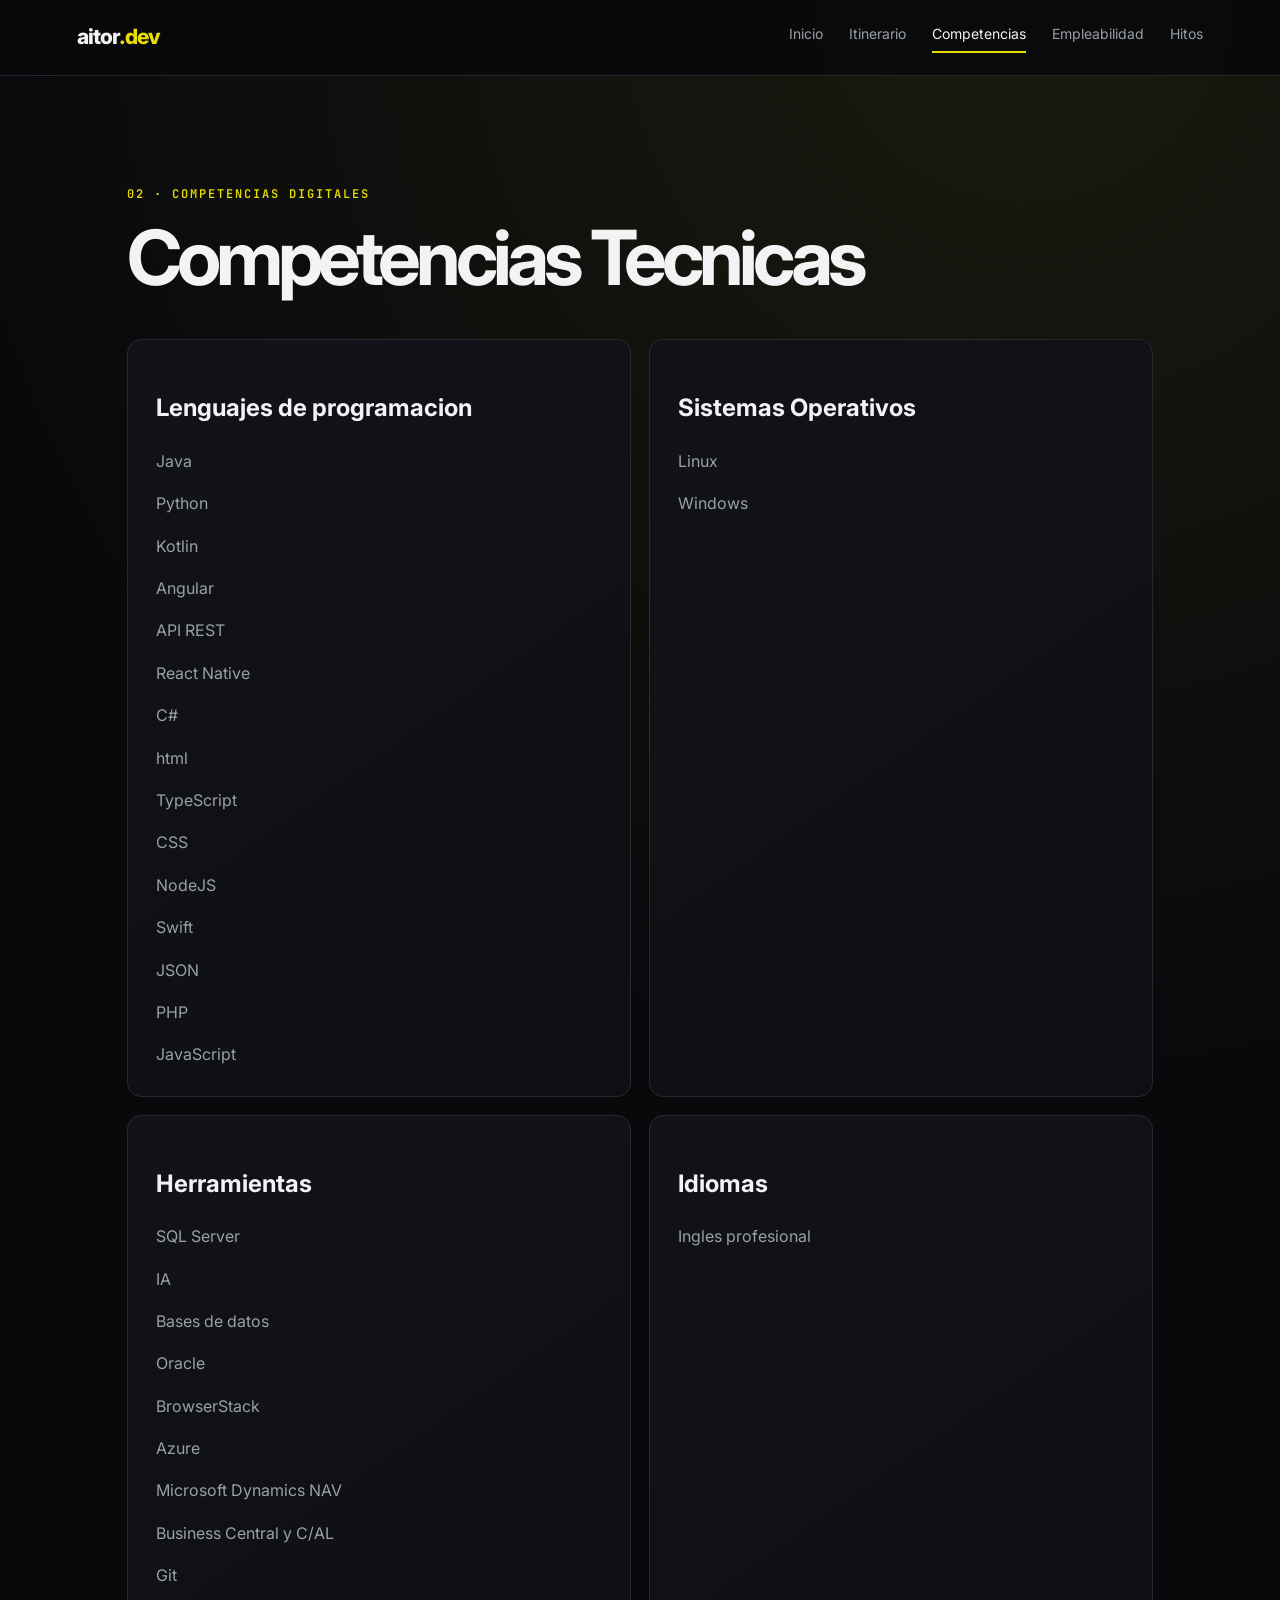
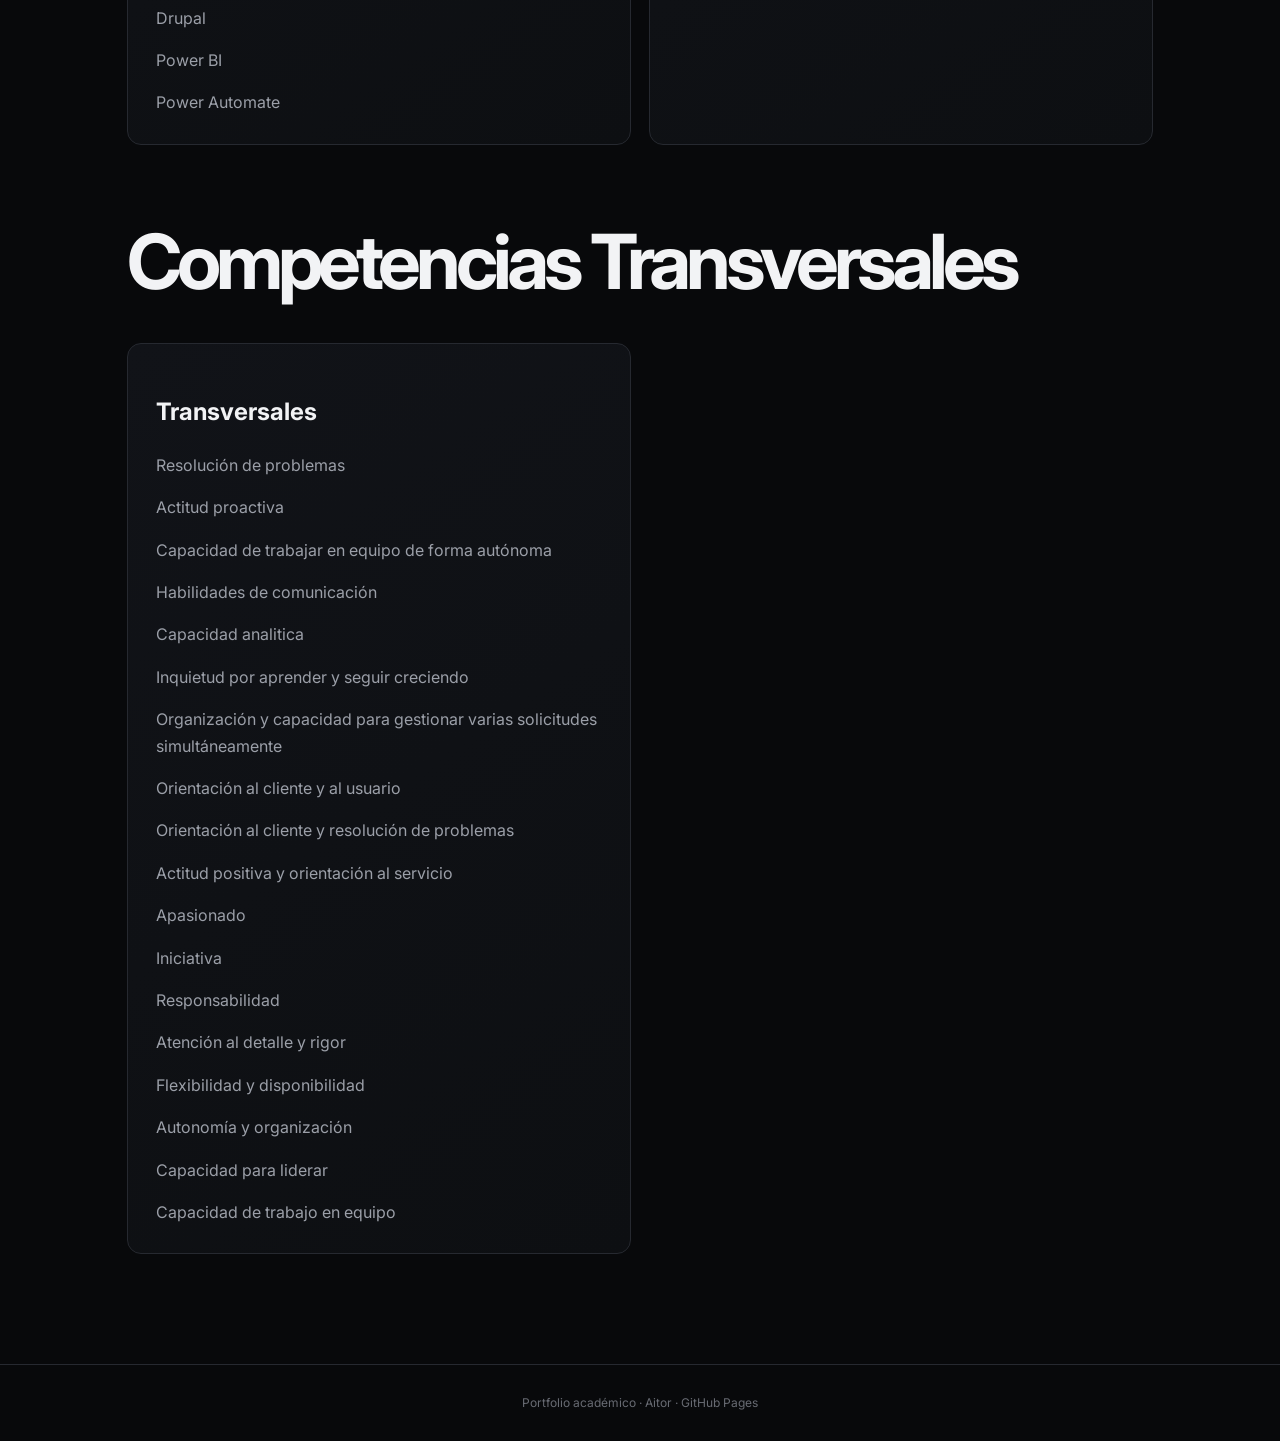
==== competencias.html @ 0b8de310 "Act 7" ====
<!DOCTYPE html>
<html lang="en">

<head>
    <meta charset="UTF-8">
    <meta name="viewport" content="width=device-width, initial-scale=1.0">
    <title>Competencias Digitales · Aitor Perez Salvador</title>
    <link rel="stylesheet" href="assets/style.css">
</head>

<body>
    <header class="topbar">
        <a class="logo" href="index.html">aitor<span>.dev</span></a>
        <nav>
            <a href="index.html">Inicio</a>
            <a href="itinerario.html">Itinerario</a>
            <a class="active" href="competencias.html">Competencias</a>
            <a href="error.html">Empleabilidad</a>
            <a href="error.html">Hitos</a>
        </nav>
    </header>
    <main class="page">
        <p class="eyebrow">02 · COMPETENCIAS DIGITALES</p>
        <h1>Competencias Tecnicas</h1>
        <div class="grid">
            <article class="card">
                <h2>Lenguajes de programacion</h2>
                <p>Java</p>
                <p>Python</p>
                <p>Kotlin</p>
                <p>Angular</p>
                <p>API REST</p>
                <p>React Native</p>
                <p>C#</p>
                <p>html</p>
                <p>TypeScript</p>
                <p>CSS</p>
                <p>NodeJS</p>
                <p>Swift</p>
                <p>JSON</p>
                <p>PHP</p>
                <p>JavaScript</p>
            </article>

            <article class="card">
                <h2>Sistemas Operativos</h2>
                <p>Linux</p>
                <p>Windows</p>
            </article>

            <article class="card">
                <h2>Herramientas</h2>
                <p>SQL Server</p>
                <p>IA</p>
                <p>Bases de datos</p>
                <p>Oracle</p>
                <p>BrowserStack</p>
                <p>Azure</p>
                <p>Microsoft Dynamics NAV</p>
                <p>Business Central y C/AL</p>
                <p>Git</p>
                <p>Drupal</p>
                <p>Power BI</p>
                <p>Power Automate</p>
            </article>

            <article class="card">
                <h2>Idiomas</h2>
                <p>Ingles profesional</p>
            </article>
        </div>

        <br><br><br>

        <h1>Competencias Transversales</h1>
        <div class="grid">
            <article class="card">
                <h2>Transversales</h2>
                <p>Resolución de problemas</p>
                <p>Actitud proactiva</p>
                <p>Capacidad de trabajar en equipo de forma autónoma</p>
                <p>Habilidades de comunicación</p>
                <p>Capacidad analitica</p>
                <p>Inquietud por aprender y seguir creciendo</p>
                <p>Organización y capacidad para gestionar varias solicitudes simultáneamente</p>
                <p>Orientación al cliente y al usuario</p>
                <p>Orientación al cliente y resolución de problemas</p>
                <p>Actitud positiva y orientación al servicio</p>
                <p>Apasionado</p>
                <p>Iniciativa</p>
                <p>Responsabilidad</p>
                <p>Atención al detalle y rigor</p>
                <p>Flexibilidad y disponibilidad</p>
                <p>Autonomía y organización</p>
                <p>Capacidad para liderar</p>
                <p>Capacidad de trabajo en equipo</p>
            </article>
        </div>
    </main>

    <footer>Portfolio académico · Aitor · GitHub Pages</footer>
</body>

</html>
---- assets/style.css ----
@import url('https://fonts.googleapis.com/css2?family=Inter:wght@400;500;600;700;800&family=JetBrains+Mono:wght@400;600&display=swap');

:root {
    --bg: #08090b;
    --panel: #101216;
    --panel2: #15171c;
    --text: #f2f3f5;
    --muted: #9b9fa8;
    --line: #262930;
    --accent: #e9dc00;
    --green: #65d68b
}

* {
    box-sizing: border-box
}

html {
    scroll-behavior: smooth
}

body {
    margin: 0;
    background: radial-gradient(circle at 80% 0%, #191b10 0, #08090b 34%);
    color: var(--text);
    font-family: Inter, Arial, sans-serif;
    line-height: 1.65
}

a {
    color: inherit;
    text-decoration: none
}

.topbar {
    height: 76px;
    border-bottom: 1px solid var(--line);
    display: flex;
    align-items: center;
    justify-content: space-between;
    padding: 0 6%;
    position: sticky;
    top: 0;
    background: rgba(8, 9, 11, .88);
    backdrop-filter: blur(14px);
    z-index: 10
}

.logo {
    font-size: 21px;
    font-weight: 800;
    letter-spacing: -1px
}

.logo span {
    color: var(--accent)
}

nav {
    display: flex;
    gap: 26px;
    font-size: 14px;
    color: var(--muted)
}

nav a:hover,
nav .active {
    color: var(--text)
}

nav .active {
    border-bottom: 2px solid var(--accent);
    padding-bottom: 5px
}

.hero {
    min-height: calc(100vh - 76px);
    max-width: 1180px;
    margin: auto;
    padding: 100px 6%;
    display: grid;
    grid-template-columns: 1.1fr .9fr;
    gap: 70px;
    align-items: center
}

.eyebrow {
    font: 600 12px 'JetBrains Mono';
    letter-spacing: 2px;
    color: var(--accent);
    margin: 0 0 18px
}

.hero h1,
.page h1 {
    font-size: clamp(50px, 7vw, 88px);
    line-height: .98;
    letter-spacing: -5px;
    margin: 0 0 25px
}

.hero h1 span,
.page h1 span,
h2 span {
    color: var(--accent)
}

.lead {
    font-size: 19px;
    color: var(--muted);
    max-width: 680px
}

.buttons {
    display: flex;
    gap: 12px;
    margin-top: 32px;
    flex-wrap: wrap
}

.btn {
    border: 1px solid var(--line);
    padding: 12px 18px;
    border-radius: 9px;
    color: #ddd;
    background: #0d0f12
}

.btn:hover {
    border-color: #555
}

.btn.primary {
    background: var(--accent);
    border-color: var(--accent);
    color: #08090b;
    font-weight: 700
}

.terminal {
    border: 1px solid var(--line);
    border-radius: 14px;
    background: #0d0f12;
    box-shadow: 0 25px 80px #0008;
    overflow: hidden
}

.terminal-head {
    height: 42px;
    border-bottom: 1px solid var(--line);
    display: flex;
    align-items: center;
    gap: 7px;
    padding: 0 15px;
    color: var(--muted);
    font: 12px 'JetBrains Mono'
}

.terminal-head i {
    width: 9px;
    height: 9px;
    border-radius: 50%;
    background: #333
}

.terminal-head span {
    margin-left: 10px
}

.terminal pre {
    padding: 25px;
    margin: 0;
    font: 14px/2 'JetBrains Mono';
    white-space: pre-wrap
}

.muted {
    color: #777
}

.green {
    color: var(--green)
}

.stats {
    border-top: 1px solid var(--line);
    border-bottom: 1px solid var(--line);
    display: grid;
    grid-template-columns: repeat(4, 1fr);
    max-width: 1180px;
    margin: auto
}

.stats div {
    padding: 25px;
    border-right: 1px solid var(--line)
}

.stats strong {
    display: block;
    color: var(--accent);
    font: 18px 'JetBrains Mono'
}

.stats span {
    color: var(--muted);
    font-size: 13px
}

.section,
.page {
    max-width: 1180px;
    margin: auto;
    padding: 110px 6%
}

.section h2 {
    font-size: 42px;
    line-height: 1.15;
    letter-spacing: -2px
}

.text {
    max-width: 720px;
    color: var(--muted)
}

.page {
    min-height: calc(100vh - 76px)
}

.page h1 {
    font-size: clamp(48px, 7vw, 76px);
    margin-bottom: 12px
}

.grid {
    display: grid;
    grid-template-columns: repeat(2, 1fr);
    gap: 18px;
    margin-top: 45px
}

.grid.three {
    grid-template-columns: repeat(3, 1fr)
}

.grid.two {
    grid-template-columns: repeat(2, 1fr)
}

.card {
    background: linear-gradient(145deg, #111318, #0d0f12);
    border: 1px solid var(--line);
    border-radius: 14px;
    padding: 28px
}

.card:hover {
    border-color: #41444c
}

.card.accent {
    border-color: #5d5800
}

.card small {
    font: 600 11px 'JetBrains Mono';
    color: var(--accent);
    letter-spacing: 1.5px
}

.card h3 {
    font-size: 22px;
    margin: 10px 0
}

.card p {
    color: var(--muted);
    margin-bottom: 0
}

.notice {
    margin-top: 35px;
    padding: 17px 20px;
    border-left: 3px solid var(--accent);
    background: #111318;
    color: var(--muted);
    font-size: 14px
}

.skills {
    margin: 45px 0;
    display: grid;
    gap: 22px
}

.skill>div:first-child {
    display: flex;
    justify-content: space-between;
    gap: 20px;
    margin-bottom: 8px
}

.skill span {
    color: var(--accent);
    font: 12px 'JetBrains Mono'
}

.bar {
    height: 8px;
    background: #202228;
    border-radius: 10px;
    overflow: hidden
}

.bar i {
    display: block;
    height: 100%;
    background: var(--accent);
    border-radius: 10px
}

.compact {
    padding-top: 65px;
    padding-bottom: 65px
}

.came {
    display: grid;
    grid-template-columns: repeat(4, 1fr);
    border: 1px solid var(--line);
    border-radius: 14px;
    overflow: hidden
}

.came div {
    padding: 24px;
    border-right: 1px solid var(--line)
}

.came div:last-child {
    border: 0
}

.came b {
    color: var(--accent)
}

.came p {
    color: var(--muted);
    font-size: 14px
}

.timeline {
    margin-top: 55px;
    border-left: 1px solid #35373e;
    padding-left: 35px
}

.timeline article {
    position: relative;
    margin-bottom: 65px
}

.timeline article:before {
    content: '';
    position: absolute;
    left: -41px;
    top: 3px;
    width: 10px;
    height: 10px;
    border-radius: 50%;
    background: var(--accent);
    box-shadow: 0 0 0 5px #16170b
}

.timeline article>span {
    font: 600 11px 'JetBrains Mono';
    color: var(--accent)
}

.timeline h2 {
    font-size: 30px;
    margin: 5px 0
}

.placeholder {
    color: #777
}

.reflection {
    margin-top: 20px;
    background: #101216;
    border: 1px dashed #343740;
    border-radius: 12px;
    padding: 20px
}

.reflection b {
    font-size: 13px
}

.reflection p {
    color: var(--muted);
    margin-bottom: 0
}

footer {
    border-top: 1px solid var(--line);
    padding: 28px 6%;
    text-align: center;
    color: #686b73;
    font-size: 12px
}

@media(max-width:800px) {
    .topbar {
        height: auto;
        padding: 18px 5%;
        align-items: flex-start;
        gap: 18px;
        flex-direction: column
    }

    nav {
        gap: 15px;
        flex-wrap: wrap
    }

    .hero {
        grid-template-columns: 1fr;
        padding-top: 70px;
        gap: 40px
    }

    .hero h1,
    .page h1 {
        letter-spacing: -3px
    }

    .stats {
        grid-template-columns: repeat(2, 1fr)
    }

    .stats div:nth-child(2) {
        border-right: 0
    }

    .grid,
    .grid.two,
    .grid.three,
    .came {
        grid-template-columns: 1fr
    }

    .came div {
        border-right: 0;
        border-bottom: 1px solid var(--line)
    }

    .section,
    .page {
        padding: 70px 5%
    }
}

.error {
    text-align: center;
    margin-left: 10%;
    margin-right: 10%;
}
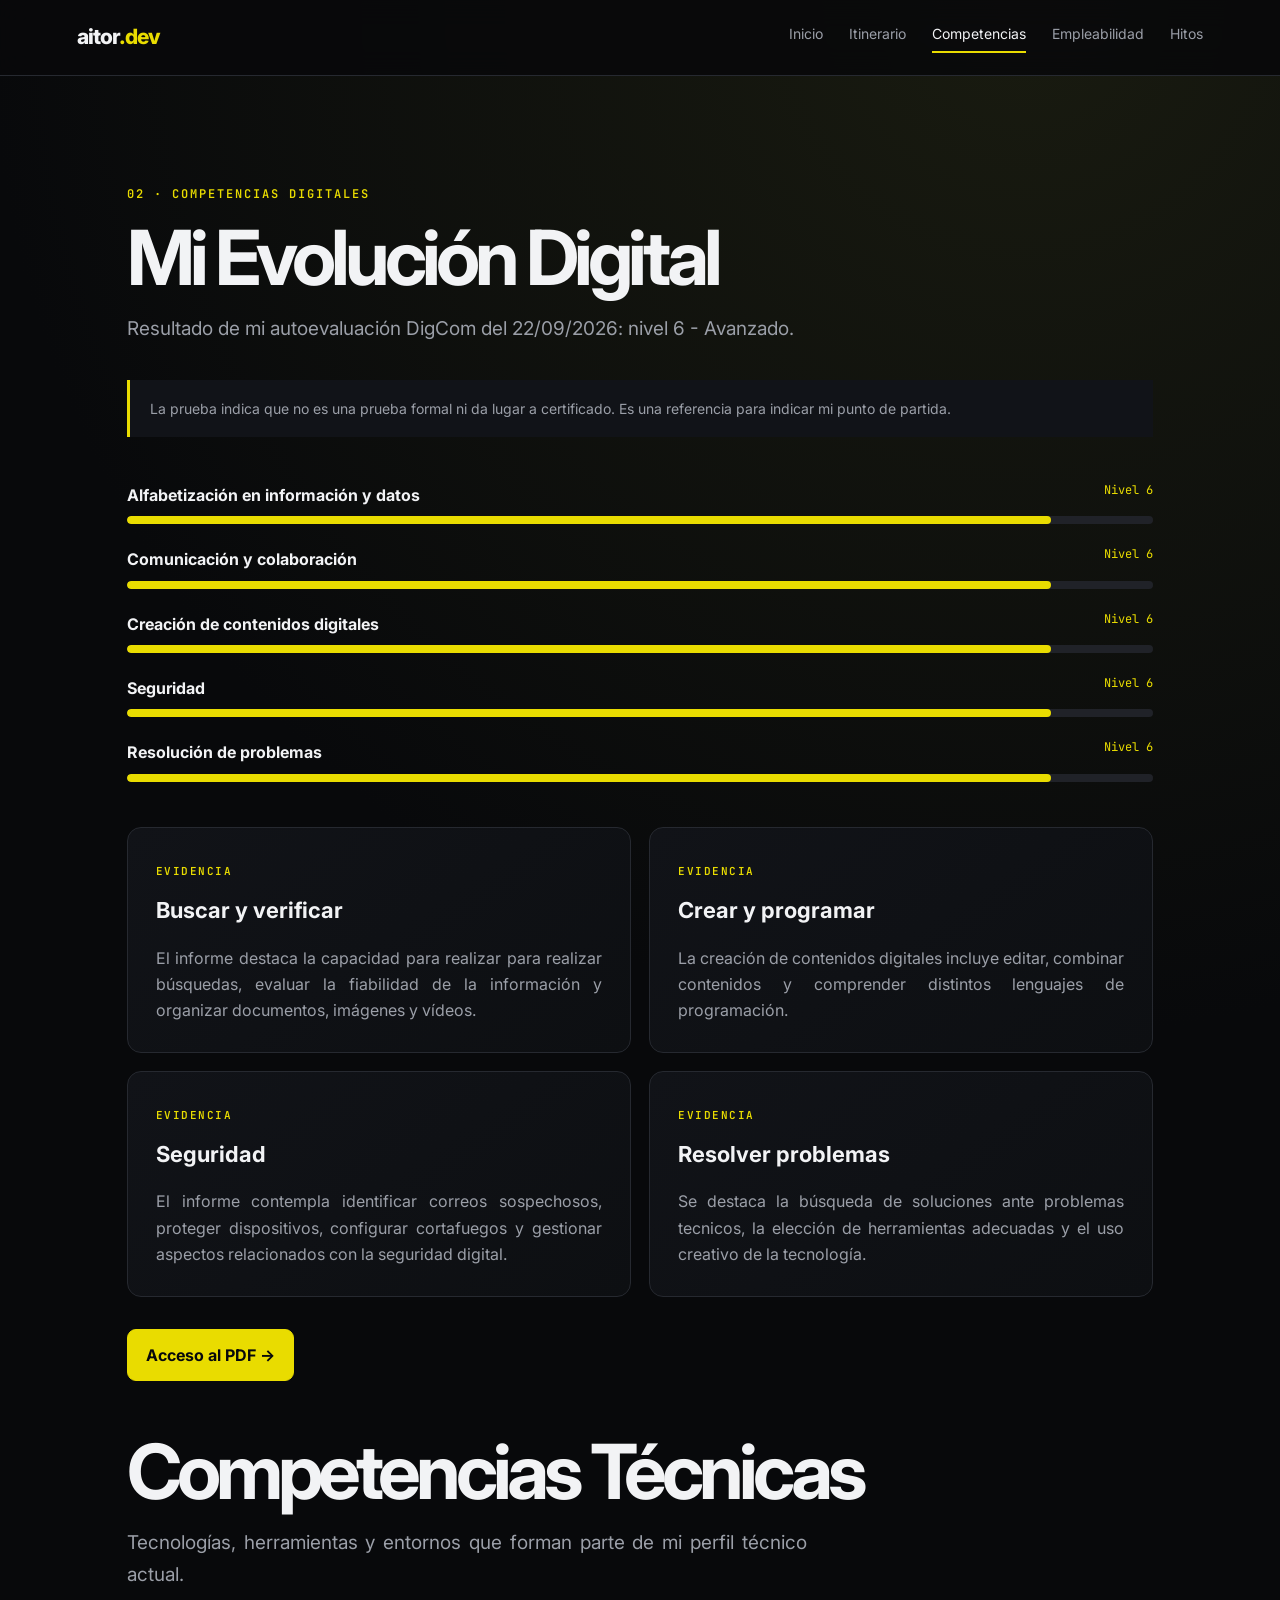
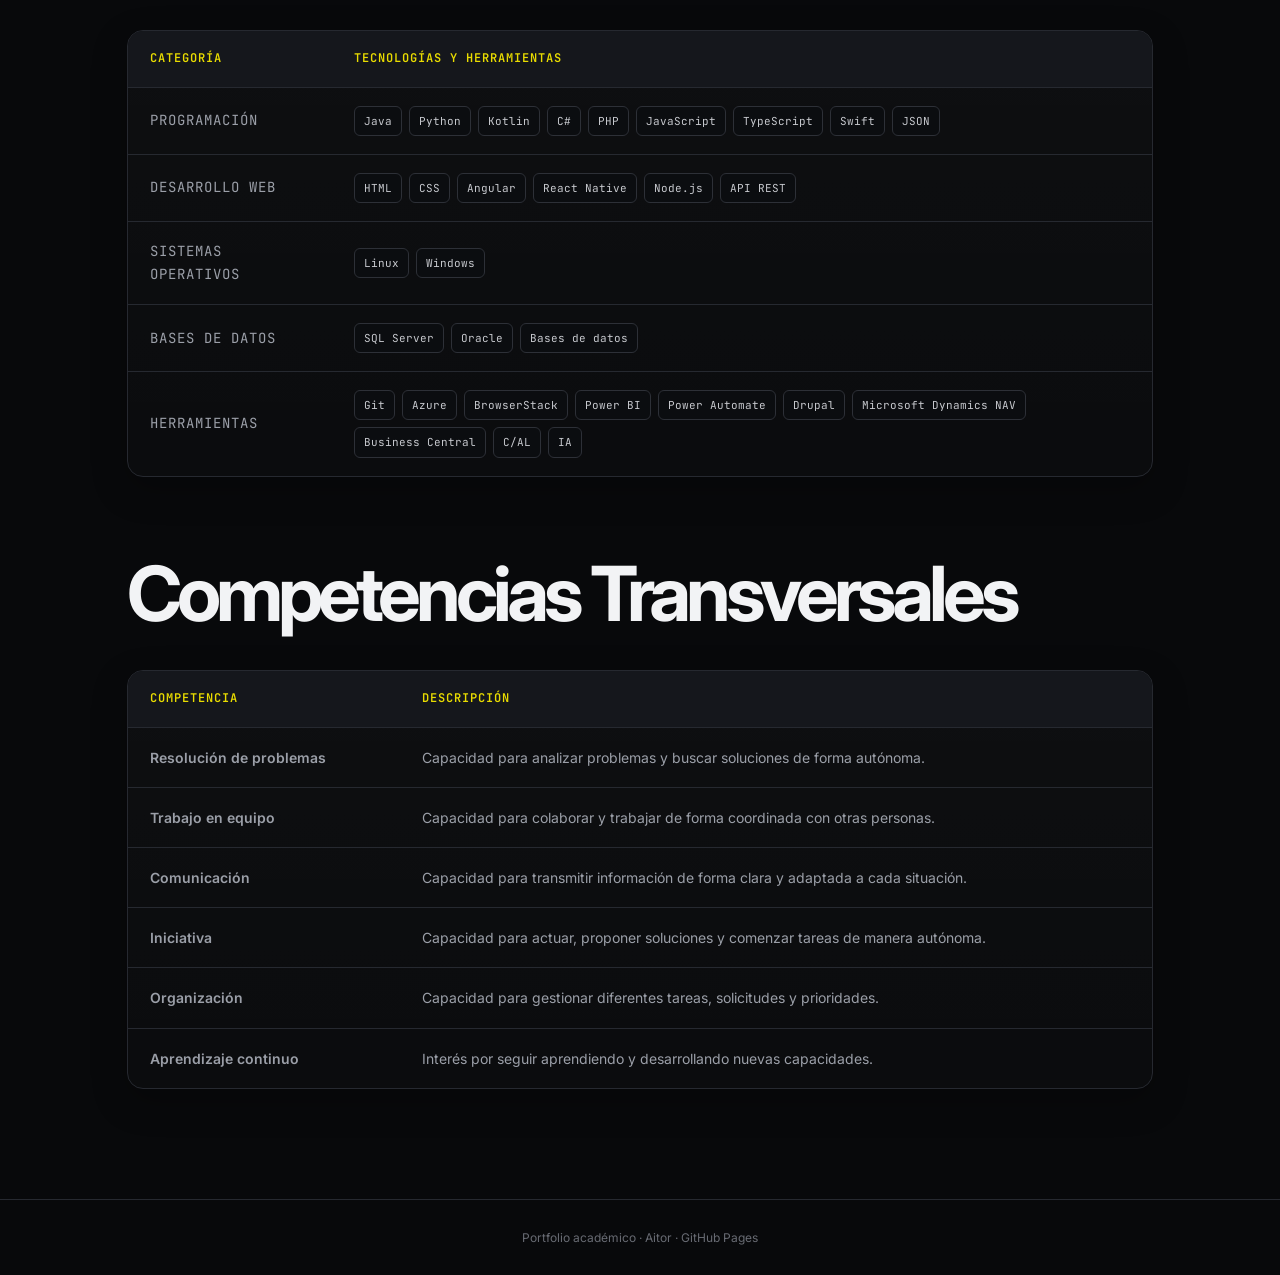
==== commit 6b511d38: "Act 8" ====
--- a/competencias.html
+++ b/competencias.html
@@ -21,81 +21,262 @@
     </header>
     <main class="page">
         <p class="eyebrow">02 · COMPETENCIAS DIGITALES</p>
-        <h1>Competencias Tecnicas</h1>
-        <div class="grid">
-            <article class="card">
-                <h2>Lenguajes de programacion</h2>
-                <p>Java</p>
-                <p>Python</p>
-                <p>Kotlin</p>
-                <p>Angular</p>
-                <p>API REST</p>
-                <p>React Native</p>
-                <p>C#</p>
-                <p>html</p>
-                <p>TypeScript</p>
-                <p>CSS</p>
-                <p>NodeJS</p>
-                <p>Swift</p>
-                <p>JSON</p>
-                <p>PHP</p>
-                <p>JavaScript</p>
-            </article>
-
-            <article class="card">
-                <h2>Sistemas Operativos</h2>
-                <p>Linux</p>
-                <p>Windows</p>
-            </article>
-
-            <article class="card">
-                <h2>Herramientas</h2>
-                <p>SQL Server</p>
-                <p>IA</p>
-                <p>Bases de datos</p>
-                <p>Oracle</p>
-                <p>BrowserStack</p>
-                <p>Azure</p>
-                <p>Microsoft Dynamics NAV</p>
-                <p>Business Central y C/AL</p>
-                <p>Git</p>
-                <p>Drupal</p>
-                <p>Power BI</p>
-                <p>Power Automate</p>
-            </article>
-
-            <article class="card">
-                <h2>Idiomas</h2>
-                <p>Ingles profesional</p>
-            </article>
-        </div>
+        <h1>Mi Evolución Digital</h1>
+        <p class="lead">
+            Resultado de mi autoevaluación DigCom del 22/09/2026: nivel 6 - Avanzado.
+        </p>
+        <div class="notice">
+            La prueba indica que no es una prueba formal ni da lugar a certificado. Es una referencia para indicar mi
+            punto de partida.
+        </div>
+        <div class="skills">
+            <div class="skill">
+                <div><b>Alfabetización en información y datos</b><span>Nivel 6</span></div>
+                <div class="bar"><i style="width: 90%"></i></div>
+            </div>
+            <div class="skill">
+                <div><b>Comunicación y colaboración</b><span>Nivel 6</span></div>
+                <div class="bar"><i style="width: 90%"></i></div>
+            </div>
+            <div class="skill">
+                <div><b>Creación de contenidos digitales</b><span>Nivel 6</span></div>
+                <div class="bar"><i style="width: 90%"></i></div>
+            </div>
+            <div class="skill">
+                <div><b>Seguridad</b><span>Nivel 6</span></div>
+                <div class="bar"><i style="width: 90%"></i></div>
+            </div>
+            <div class="skill">
+                <div><b>Resolución de problemas</b><span>Nivel 6</span></div>
+                <div class="bar"><i style="width: 90%"></i></div>
+            </div>
+        </div>
+
+        <div class="grid two">
+            <article class="card">
+                <small>EVIDENCIA</small>
+                <h3>Buscar y verificar</h3>
+                <p>El informe destaca la capacidad para realizar para realizar búsquedas, evaluar la fiabilidad de la
+                    información y organizar documentos, imágenes y vídeos.</p>
+            </article>
+            <article class="card">
+                <small>EVIDENCIA</small>
+                <h3>Crear y programar</h3>
+                <p>La creación de contenidos digitales incluye editar, combinar contenidos y comprender distintos
+                    lenguajes de programación.</p>
+            </article>
+            <article class="card">
+                <small>EVIDENCIA</small>
+                <h3>Seguridad</h3>
+                <p>El informe contempla identificar correos sospechosos, proteger dispositivos, configurar cortafuegos y
+                    gestionar aspectos relacionados con la seguridad digital.</p>
+            </article>
+            <article class="card">
+                <small>EVIDENCIA</small>
+                <h3>Resolver problemas</h3>
+                <p>Se destaca la búsqueda de soluciones ante problemas tecnicos, la elección de herramientas adecuadas y
+                    el uso creativo de la tecnología.</p>
+            </article>
+        </div>
+        <div class="buttons">
+            <a class="btn primary" href="./PDFs/Informe de competencias digitales.pdf">Acceso al PDF →</a>
+        </div>
+
+        <br><br>
+
+        <h1>Competencias Técnicas</h1>
+
+<p class="lead">
+    Tecnologías, herramientas y entornos que forman parte de mi
+    perfil técnico actual.
+</p>
+
+<div class="competence-table-wrapper">
+
+    <table class="competence-table">
+
+        <thead>
+            <tr>
+                <th>Categoría</th>
+                <th>Tecnologías y herramientas</th>
+            </tr>
+        </thead>
+
+        <tbody>
+
+            <tr>
+                <td class="competence-category">
+                    PROGRAMACIÓN
+                </td>
+
+                <td>
+                    <div class="tech-list">
+                        <span class="tech">Java</span>
+                        <span class="tech">Python</span>
+                        <span class="tech">Kotlin</span>
+                        <span class="tech">C#</span>
+                        <span class="tech">PHP</span>
+                        <span class="tech">JavaScript</span>
+                        <span class="tech">TypeScript</span>
+                        <span class="tech">Swift</span>
+                        <span class="tech">JSON</span>
+                    </div>
+                </td>
+            </tr>
+
+            <tr>
+                <td class="competence-category">
+                    DESARROLLO WEB
+                </td>
+
+                <td>
+                    <div class="tech-list">
+                        <span class="tech">HTML</span>
+                        <span class="tech">CSS</span>
+                        <span class="tech">Angular</span>
+                        <span class="tech">React Native</span>
+                        <span class="tech">Node.js</span>
+                        <span class="tech">API REST</span>
+                    </div>
+                </td>
+            </tr>
+
+            <tr>
+                <td class="competence-category">
+                    SISTEMAS OPERATIVOS
+                </td>
+
+                <td>
+                    <div class="tech-list">
+                        <span class="tech">Linux</span>
+                        <span class="tech">Windows</span>
+                    </div>
+                </td>
+            </tr>
+
+            <tr>
+                <td class="competence-category">
+                    BASES DE DATOS
+                </td>
+
+                <td>
+                    <div class="tech-list">
+                        <span class="tech">SQL Server</span>
+                        <span class="tech">Oracle</span>
+                        <span class="tech">Bases de datos</span>
+                    </div>
+                </td>
+            </tr>
+
+            <tr>
+                <td class="competence-category">
+                    HERRAMIENTAS
+                </td>
+
+                <td>
+                    <div class="tech-list">
+                        <span class="tech">Git</span>
+                        <span class="tech">Azure</span>
+                        <span class="tech">BrowserStack</span>
+                        <span class="tech">Power BI</span>
+                        <span class="tech">Power Automate</span>
+                        <span class="tech">Drupal</span>
+                        <span class="tech">Microsoft Dynamics NAV</span>
+                        <span class="tech">Business Central</span>
+                        <span class="tech">C/AL</span>
+                        <span class="tech">IA</span>
+                    </div>
+                </td>
+            </tr>
+
+        </tbody>
+
+    </table>
+
+</div>
 
         <br><br><br>
 
         <h1>Competencias Transversales</h1>
-        <div class="grid">
-            <article class="card">
-                <h2>Transversales</h2>
-                <p>Resolución de problemas</p>
-                <p>Actitud proactiva</p>
-                <p>Capacidad de trabajar en equipo de forma autónoma</p>
-                <p>Habilidades de comunicación</p>
-                <p>Capacidad analitica</p>
-                <p>Inquietud por aprender y seguir creciendo</p>
-                <p>Organización y capacidad para gestionar varias solicitudes simultáneamente</p>
-                <p>Orientación al cliente y al usuario</p>
-                <p>Orientación al cliente y resolución de problemas</p>
-                <p>Actitud positiva y orientación al servicio</p>
-                <p>Apasionado</p>
-                <p>Iniciativa</p>
-                <p>Responsabilidad</p>
-                <p>Atención al detalle y rigor</p>
-                <p>Flexibilidad y disponibilidad</p>
-                <p>Autonomía y organización</p>
-                <p>Capacidad para liderar</p>
-                <p>Capacidad de trabajo en equipo</p>
-            </article>
-        </div>
+
+<div class="competence-table-wrapper">
+
+    <table class="competence-table">
+
+        <thead>
+            <tr>
+                <th>Competencia</th>
+                <th>Descripción</th>
+            </tr>
+        </thead>
+
+        <tbody>
+
+            <tr>
+                <td class="competence-name">
+                    Resolución de problemas
+                </td>
+                <td>
+                    Capacidad para analizar problemas y buscar
+                    soluciones de forma autónoma.
+                </td>
+            </tr>
+
+            <tr>
+                <td class="competence-name">
+                    Trabajo en equipo
+                </td>
+                <td>
+                    Capacidad para colaborar y trabajar de forma
+                    coordinada con otras personas.
+                </td>
+            </tr>
+
+            <tr>
+                <td class="competence-name">
+                    Comunicación
+                </td>
+                <td>
+                    Capacidad para transmitir información de forma
+                    clara y adaptada a cada situación.
+                </td>
+            </tr>
+
+            <tr>
+                <td class="competence-name">
+                    Iniciativa
+                </td>
+                <td>
+                    Capacidad para actuar, proponer soluciones y
+                    comenzar tareas de manera autónoma.
+                </td>
+            </tr>
+
+            <tr>
+                <td class="competence-name">
+                    Organización
+                </td>
+                <td>
+                    Capacidad para gestionar diferentes tareas,
+                    solicitudes y prioridades.
+                </td>
+            </tr>
+
+            <tr>
+                <td class="competence-name">
+                    Aprendizaje continuo
+                </td>
+                <td>
+                    Interés por seguir aprendiendo y desarrollando
+                    nuevas capacidades.
+                </td>
+            </tr>
+
+        </tbody>
+
+    </table>
+
+</div>
     </main>
 
     <footer>Portfolio académico · Aitor · GitHub Pages</footer>
--- a/assets/style.css
+++ b/assets/style.css
@@ -30,6 +30,10 @@
 a {
     color: inherit;
     text-decoration: none
+}
+
+p {
+    text-align: justify;
 }
 
 .topbar {
@@ -469,4 +473,291 @@
     text-align: center;
     margin-left: 10%;
     margin-right: 10%;
+}
+
+/* =========================================
+   TABLA DE COMPETENCIAS
+   ========================================= */
+
+.competence-table-wrapper {
+    margin-top: 40px;
+    width: 100%;
+    overflow-x: auto;
+    border: 1px solid var(--line);
+    border-radius: 16px;
+    background: linear-gradient(145deg, #111318, #0d0f12);
+    box-shadow: 0 20px 60px rgba(0, 0, 0, 0.25);
+}
+
+/* Tabla */
+
+.competence-table {
+    width: 100%;
+    border-collapse: collapse;
+    min-width: 700px;
+}
+
+/* Cabecera */
+
+.competence-table thead {
+    background: #15171c;
+}
+
+.competence-table th {
+    padding: 18px 22px;
+    text-align: left;
+    color: var(--accent);
+    font-family: 'JetBrains Mono', monospace;
+    font-size: 12px;
+    font-weight: 600;
+    letter-spacing: 1px;
+    text-transform: uppercase;
+    border-bottom: 1px solid var(--line);
+}
+
+/* Celdas */
+
+.competence-table td {
+    padding: 18px 22px;
+    border-bottom: 1px solid var(--line);
+    color: var(--muted);
+    font-size: 14px;
+    vertical-align: middle;
+}
+
+/* Última fila */
+
+.competence-table tbody tr:last-child td {
+    border-bottom: none;
+}
+
+/* Hover */
+
+.competence-table tbody tr {
+    transition:
+        background 0.2s ease,
+        transform 0.2s ease;
+}
+
+.competence-table tbody tr:hover {
+    background: rgba(233, 220, 0, 0.035);
+}
+
+/* Nombre de competencia */
+
+.competence-name {
+    color: var(--text);
+    font-weight: 600;
+}
+
+/* Categoría */
+
+.competence-category {
+    color: var(--accent);
+    font-family: 'JetBrains Mono', monospace;
+    font-size: 11px;
+    letter-spacing: 1px;
+}
+
+/* Nivel */
+
+.competence-level {
+    display: inline-flex;
+    align-items: center;
+    gap: 8px;
+    padding: 6px 10px;
+    border: 1px solid #3d3f46;
+    border-radius: 999px;
+    background: #0c0e11;
+    color: var(--text);
+    font-size: 12px;
+    font-family: 'JetBrains Mono', monospace;
+}
+
+.competence-level::before {
+    content: "";
+    width: 7px;
+    height: 7px;
+    border-radius: 50%;
+    background: var(--accent);
+    box-shadow: 0 0 8px rgba(233, 220, 0, 0.5);
+}
+
+/* Lista de tecnologías */
+
+.tech-list {
+    display: flex;
+    flex-wrap: wrap;
+    gap: 7px;
+}
+
+.tech {
+    display: inline-flex;
+    padding: 5px 9px;
+    border-radius: 6px;
+    border: 1px solid #2d3037;
+    background: #0b0d10;
+    color: #c7c9ce;
+    font-family: 'JetBrains Mono', monospace;
+    font-size: 11px;
+    transition: 0.2s ease;
+}
+
+.tech:hover {
+    color: var(--accent);
+    border-color: #5d5800;
+    background: #15160b;
+}
+
+/* Tabla de competencias digitales */
+
+.digital-table {
+    margin-top: 40px;
+}
+
+.digital-table .competence-table th:first-child {
+    width: 40%;
+}
+
+.digital-table .competence-table th:nth-child(2) {
+    width: 15%;
+}
+
+.digital-table .competence-table th:nth-child(3) {
+    width: 45%;
+}
+
+/* Barra de nivel */
+
+.level-bar {
+    display: flex;
+    align-items: center;
+    gap: 12px;
+}
+
+.level-progress {
+    width: 120px;
+    height: 7px;
+    background: #202228;
+    border-radius: 20px;
+    overflow: hidden;
+}
+
+.level-progress span {
+    display: block;
+    height: 100%;
+    width: 90%;
+    background: var(--accent);
+    border-radius: inherit;
+}
+
+/* Responsive */
+
+@media (max-width: 800px) {
+
+    .competence-table-wrapper {
+        border-radius: 12px;
+    }
+
+    .competence-table {
+        min-width: 650px;
+    }
+
+    .competence-table th,
+    .competence-table td {
+        padding: 14px 16px;
+    }
+
+    .level-progress {
+        width: 90px;
+    }
+}
+
+/* =========================================
+   TABLAS DE COMPETENCIAS - SCROLL MÓVIL
+   ========================================= */
+
+.competence-table-wrapper {
+    width: 100%;
+    overflow-x: auto;
+    overflow-y: hidden;
+
+    border: 1px solid var(--line);
+    border-radius: 16px;
+
+    background: linear-gradient(
+        180deg,
+        rgba(255,255,255,.025),
+        rgba(255,255,255,.01)
+    );
+
+    box-shadow: 0 12px 35px rgba(0,0,0,.25);
+
+    /* Evita que el scroll horizontal afecte a toda la página */
+    overscroll-behavior-x: contain;
+
+    /* Desplazamiento suave */
+    scroll-behavior: smooth;
+
+    /* Para Firefox */
+    scrollbar-width: thin;
+    scrollbar-color: var(--accent) var(--panel2);
+}
+
+
+/* Barra de desplazamiento para Chrome / Edge / Chromium */
+
+.competence-table-wrapper::-webkit-scrollbar {
+    height: 9px;
+}
+
+.competence-table-wrapper::-webkit-scrollbar-track {
+    background: var(--panel2);
+    border-radius: 999px;
+}
+
+.competence-table-wrapper::-webkit-scrollbar-thumb {
+    background: var(--accent);
+    border-radius: 999px;
+    border: 2px solid var(--panel2);
+}
+
+.competence-table-wrapper::-webkit-scrollbar-thumb:hover {
+    background: #fff200;
+}
+
+
+/* La tabla puede ser más ancha que la pantalla */
+
+.competence-table {
+    width: 100%;
+    min-width: 750px;
+    border-collapse: collapse;
+}
+
+
+/* =========================================
+   MÓVIL
+   ========================================= */
+
+@media (max-width: 700px) {
+
+    .competence-table-wrapper {
+        margin-top: 18px;
+
+        /* Un poco más de espacio para poder agarrar el scroll */
+        padding-bottom: 4px;
+
+        /* Permite deslizar con el dedo */
+        -webkit-overflow-scrolling: touch;
+    }
+
+    .competence-table {
+        min-width: 700px;
+    }
+
+    .competence-table th,
+    .competence-table td {
+        padding: 14px 16px;
+    }
 }
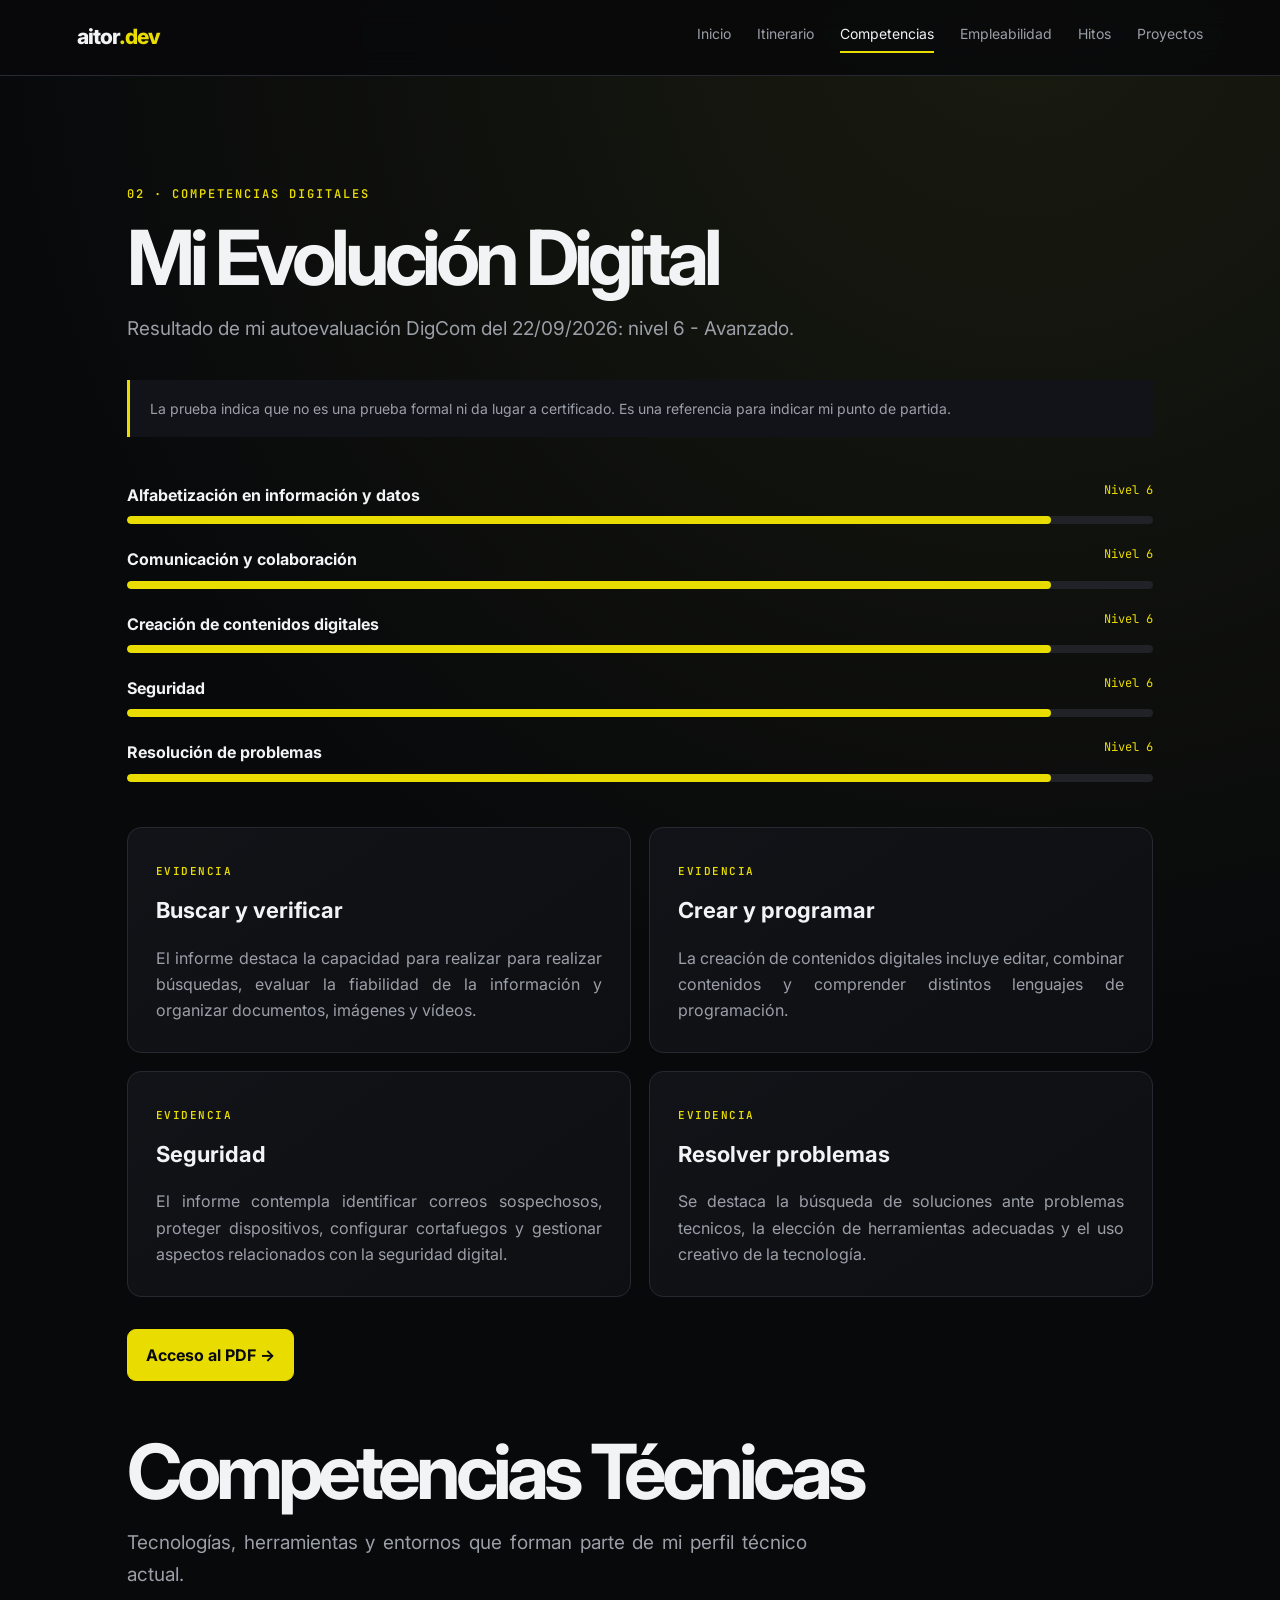
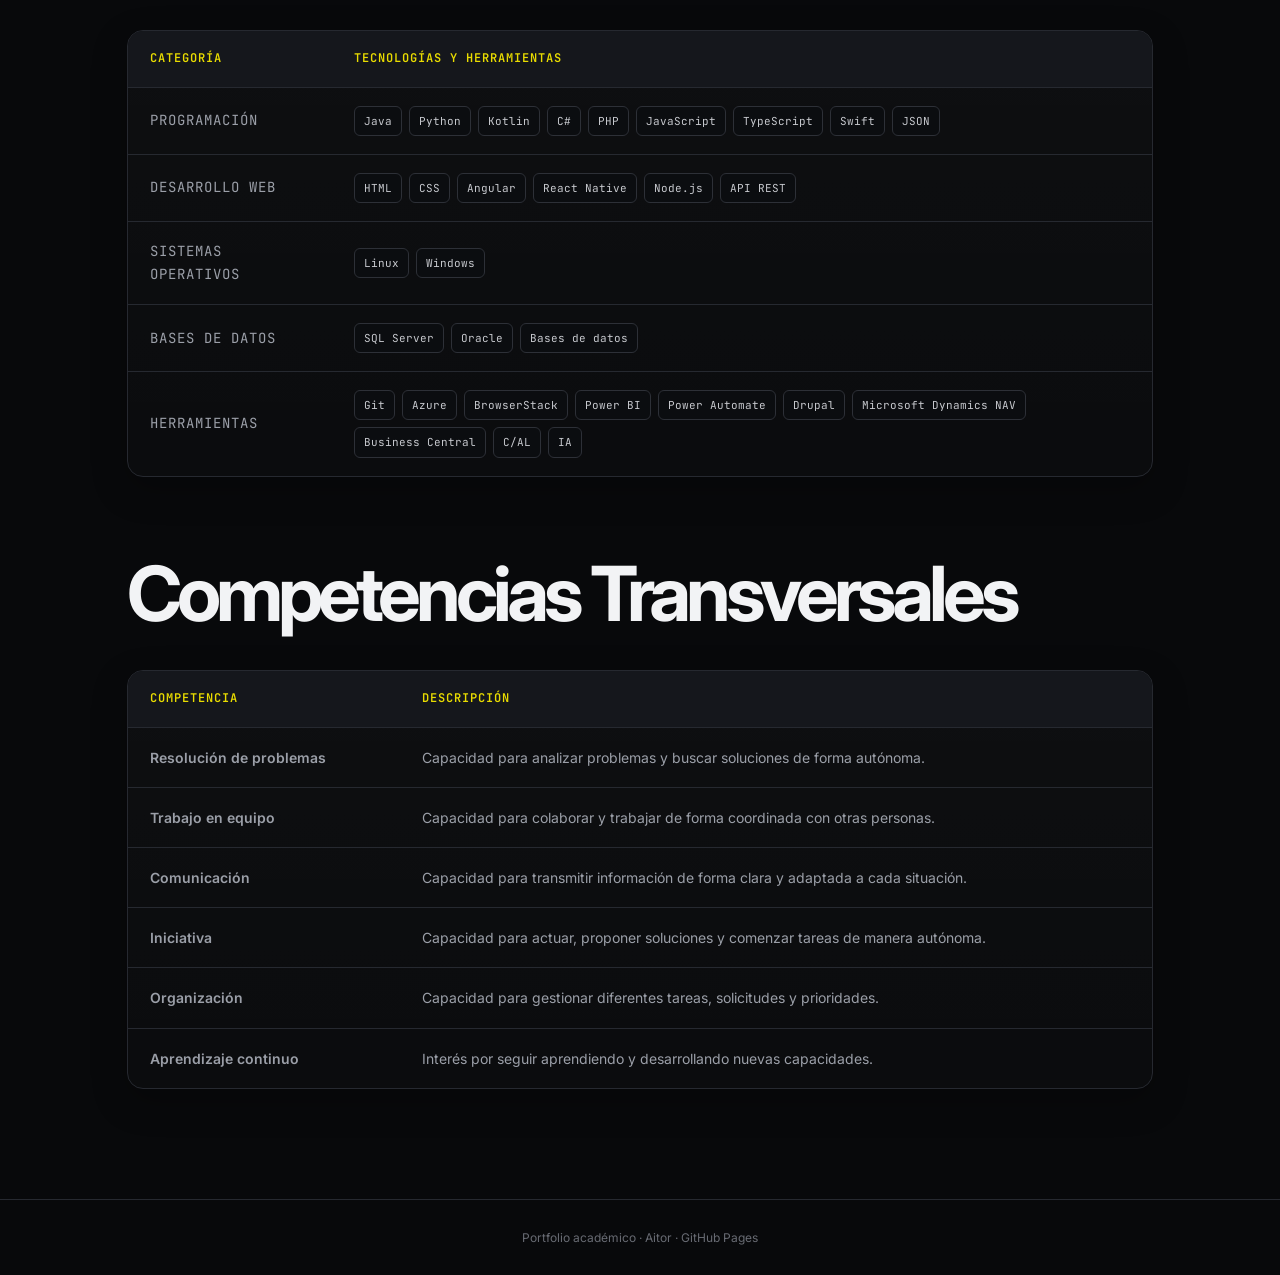
==== commit 1e2a1984: "Act 9" ====
--- a/competencias.html
+++ b/competencias.html
@@ -17,6 +17,7 @@
             <a class="active" href="competencias.html">Competencias</a>
             <a href="error.html">Empleabilidad</a>
             <a href="error.html">Hitos</a>
+            <a href="error.html">Proyectos</a>
         </nav>
     </header>
     <main class="page">
@@ -86,197 +87,197 @@
 
         <h1>Competencias Técnicas</h1>
 
-<p class="lead">
-    Tecnologías, herramientas y entornos que forman parte de mi
-    perfil técnico actual.
-</p>
-
-<div class="competence-table-wrapper">
-
-    <table class="competence-table">
-
-        <thead>
-            <tr>
-                <th>Categoría</th>
-                <th>Tecnologías y herramientas</th>
-            </tr>
-        </thead>
-
-        <tbody>
-
-            <tr>
-                <td class="competence-category">
-                    PROGRAMACIÓN
-                </td>
-
-                <td>
-                    <div class="tech-list">
-                        <span class="tech">Java</span>
-                        <span class="tech">Python</span>
-                        <span class="tech">Kotlin</span>
-                        <span class="tech">C#</span>
-                        <span class="tech">PHP</span>
-                        <span class="tech">JavaScript</span>
-                        <span class="tech">TypeScript</span>
-                        <span class="tech">Swift</span>
-                        <span class="tech">JSON</span>
-                    </div>
-                </td>
-            </tr>
-
-            <tr>
-                <td class="competence-category">
-                    DESARROLLO WEB
-                </td>
-
-                <td>
-                    <div class="tech-list">
-                        <span class="tech">HTML</span>
-                        <span class="tech">CSS</span>
-                        <span class="tech">Angular</span>
-                        <span class="tech">React Native</span>
-                        <span class="tech">Node.js</span>
-                        <span class="tech">API REST</span>
-                    </div>
-                </td>
-            </tr>
-
-            <tr>
-                <td class="competence-category">
-                    SISTEMAS OPERATIVOS
-                </td>
-
-                <td>
-                    <div class="tech-list">
-                        <span class="tech">Linux</span>
-                        <span class="tech">Windows</span>
-                    </div>
-                </td>
-            </tr>
-
-            <tr>
-                <td class="competence-category">
-                    BASES DE DATOS
-                </td>
-
-                <td>
-                    <div class="tech-list">
-                        <span class="tech">SQL Server</span>
-                        <span class="tech">Oracle</span>
-                        <span class="tech">Bases de datos</span>
-                    </div>
-                </td>
-            </tr>
-
-            <tr>
-                <td class="competence-category">
-                    HERRAMIENTAS
-                </td>
-
-                <td>
-                    <div class="tech-list">
-                        <span class="tech">Git</span>
-                        <span class="tech">Azure</span>
-                        <span class="tech">BrowserStack</span>
-                        <span class="tech">Power BI</span>
-                        <span class="tech">Power Automate</span>
-                        <span class="tech">Drupal</span>
-                        <span class="tech">Microsoft Dynamics NAV</span>
-                        <span class="tech">Business Central</span>
-                        <span class="tech">C/AL</span>
-                        <span class="tech">IA</span>
-                    </div>
-                </td>
-            </tr>
-
-        </tbody>
-
-    </table>
-
-</div>
+        <p class="lead">
+            Tecnologías, herramientas y entornos que forman parte de mi
+            perfil técnico actual.
+        </p>
+
+        <div class="competence-table-wrapper">
+
+            <table class="competence-table">
+
+                <thead>
+                    <tr>
+                        <th>Categoría</th>
+                        <th>Tecnologías y herramientas</th>
+                    </tr>
+                </thead>
+
+                <tbody>
+
+                    <tr>
+                        <td class="competence-category">
+                            PROGRAMACIÓN
+                        </td>
+
+                        <td>
+                            <div class="tech-list">
+                                <span class="tech">Java</span>
+                                <span class="tech">Python</span>
+                                <span class="tech">Kotlin</span>
+                                <span class="tech">C#</span>
+                                <span class="tech">PHP</span>
+                                <span class="tech">JavaScript</span>
+                                <span class="tech">TypeScript</span>
+                                <span class="tech">Swift</span>
+                                <span class="tech">JSON</span>
+                            </div>
+                        </td>
+                    </tr>
+
+                    <tr>
+                        <td class="competence-category">
+                            DESARROLLO WEB
+                        </td>
+
+                        <td>
+                            <div class="tech-list">
+                                <span class="tech">HTML</span>
+                                <span class="tech">CSS</span>
+                                <span class="tech">Angular</span>
+                                <span class="tech">React Native</span>
+                                <span class="tech">Node.js</span>
+                                <span class="tech">API REST</span>
+                            </div>
+                        </td>
+                    </tr>
+
+                    <tr>
+                        <td class="competence-category">
+                            SISTEMAS OPERATIVOS
+                        </td>
+
+                        <td>
+                            <div class="tech-list">
+                                <span class="tech">Linux</span>
+                                <span class="tech">Windows</span>
+                            </div>
+                        </td>
+                    </tr>
+
+                    <tr>
+                        <td class="competence-category">
+                            BASES DE DATOS
+                        </td>
+
+                        <td>
+                            <div class="tech-list">
+                                <span class="tech">SQL Server</span>
+                                <span class="tech">Oracle</span>
+                                <span class="tech">Bases de datos</span>
+                            </div>
+                        </td>
+                    </tr>
+
+                    <tr>
+                        <td class="competence-category">
+                            HERRAMIENTAS
+                        </td>
+
+                        <td>
+                            <div class="tech-list">
+                                <span class="tech">Git</span>
+                                <span class="tech">Azure</span>
+                                <span class="tech">BrowserStack</span>
+                                <span class="tech">Power BI</span>
+                                <span class="tech">Power Automate</span>
+                                <span class="tech">Drupal</span>
+                                <span class="tech">Microsoft Dynamics NAV</span>
+                                <span class="tech">Business Central</span>
+                                <span class="tech">C/AL</span>
+                                <span class="tech">IA</span>
+                            </div>
+                        </td>
+                    </tr>
+
+                </tbody>
+
+            </table>
+
+        </div>
 
         <br><br><br>
 
         <h1>Competencias Transversales</h1>
 
-<div class="competence-table-wrapper">
-
-    <table class="competence-table">
-
-        <thead>
-            <tr>
-                <th>Competencia</th>
-                <th>Descripción</th>
-            </tr>
-        </thead>
-
-        <tbody>
-
-            <tr>
-                <td class="competence-name">
-                    Resolución de problemas
-                </td>
-                <td>
-                    Capacidad para analizar problemas y buscar
-                    soluciones de forma autónoma.
-                </td>
-            </tr>
-
-            <tr>
-                <td class="competence-name">
-                    Trabajo en equipo
-                </td>
-                <td>
-                    Capacidad para colaborar y trabajar de forma
-                    coordinada con otras personas.
-                </td>
-            </tr>
-
-            <tr>
-                <td class="competence-name">
-                    Comunicación
-                </td>
-                <td>
-                    Capacidad para transmitir información de forma
-                    clara y adaptada a cada situación.
-                </td>
-            </tr>
-
-            <tr>
-                <td class="competence-name">
-                    Iniciativa
-                </td>
-                <td>
-                    Capacidad para actuar, proponer soluciones y
-                    comenzar tareas de manera autónoma.
-                </td>
-            </tr>
-
-            <tr>
-                <td class="competence-name">
-                    Organización
-                </td>
-                <td>
-                    Capacidad para gestionar diferentes tareas,
-                    solicitudes y prioridades.
-                </td>
-            </tr>
-
-            <tr>
-                <td class="competence-name">
-                    Aprendizaje continuo
-                </td>
-                <td>
-                    Interés por seguir aprendiendo y desarrollando
-                    nuevas capacidades.
-                </td>
-            </tr>
-
-        </tbody>
-
-    </table>
-
-</div>
+        <div class="competence-table-wrapper">
+
+            <table class="competence-table">
+
+                <thead>
+                    <tr>
+                        <th>Competencia</th>
+                        <th>Descripción</th>
+                    </tr>
+                </thead>
+
+                <tbody>
+
+                    <tr>
+                        <td class="competence-name">
+                            Resolución de problemas
+                        </td>
+                        <td>
+                            Capacidad para analizar problemas y buscar
+                            soluciones de forma autónoma.
+                        </td>
+                    </tr>
+
+                    <tr>
+                        <td class="competence-name">
+                            Trabajo en equipo
+                        </td>
+                        <td>
+                            Capacidad para colaborar y trabajar de forma
+                            coordinada con otras personas.
+                        </td>
+                    </tr>
+
+                    <tr>
+                        <td class="competence-name">
+                            Comunicación
+                        </td>
+                        <td>
+                            Capacidad para transmitir información de forma
+                            clara y adaptada a cada situación.
+                        </td>
+                    </tr>
+
+                    <tr>
+                        <td class="competence-name">
+                            Iniciativa
+                        </td>
+                        <td>
+                            Capacidad para actuar, proponer soluciones y
+                            comenzar tareas de manera autónoma.
+                        </td>
+                    </tr>
+
+                    <tr>
+                        <td class="competence-name">
+                            Organización
+                        </td>
+                        <td>
+                            Capacidad para gestionar diferentes tareas,
+                            solicitudes y prioridades.
+                        </td>
+                    </tr>
+
+                    <tr>
+                        <td class="competence-name">
+                            Aprendizaje continuo
+                        </td>
+                        <td>
+                            Interés por seguir aprendiendo y desarrollando
+                            nuevas capacidades.
+                        </td>
+                    </tr>
+
+                </tbody>
+
+            </table>
+
+        </div>
     </main>
 
     <footer>Portfolio académico · Aitor · GitHub Pages</footer>
--- a/assets/style.css
+++ b/assets/style.css
@@ -685,13 +685,11 @@
     border: 1px solid var(--line);
     border-radius: 16px;
 
-    background: linear-gradient(
-        180deg,
-        rgba(255,255,255,.025),
-        rgba(255,255,255,.01)
-    );
-
-    box-shadow: 0 12px 35px rgba(0,0,0,.25);
+    background: linear-gradient(180deg,
+            rgba(255, 255, 255, .025),
+            rgba(255, 255, 255, .01));
+
+    box-shadow: 0 12px 35px rgba(0, 0, 0, .25);
 
     /* Evita que el scroll horizontal afecte a toda la página */
     overscroll-behavior-x: contain;
@@ -760,4 +758,265 @@
     .competence-table td {
         padding: 14px 16px;
     }
+}
+
+/* =========================================
+   PROYECTOS
+   ========================================= */
+
+.projects-grid {
+    display: grid;
+    grid-template-columns: repeat(2, minmax(0, 1fr));
+    gap: 18px;
+    margin-top: 28px;
+}
+
+
+/* =========================================
+   TARJETA DE PROYECTO
+   ========================================= */
+
+.project-card {
+    position: relative;
+
+    display: flex;
+    gap: 22px;
+
+    padding: 26px;
+
+    border: 1px solid var(--line);
+    border-radius: 18px;
+
+    background:
+        linear-gradient(145deg,
+            rgba(255, 255, 255, .035),
+            rgba(255, 255, 255, .012));
+
+    overflow: hidden;
+
+    transition:
+        transform .2s ease,
+        border-color .2s ease,
+        box-shadow .2s ease;
+}
+
+
+.project-card::before {
+    content: "";
+
+    position: absolute;
+
+    top: 0;
+    left: 0;
+
+    width: 100%;
+    height: 2px;
+
+    background: var(--accent);
+
+    opacity: 0;
+
+    transition: opacity .2s ease;
+}
+
+
+.project-card:hover {
+    transform: translateY(-4px);
+
+    border-color: rgba(233, 220, 0, .45);
+
+    box-shadow:
+        0 16px 40px rgba(0, 0, 0, .35);
+}
+
+
+.project-card:hover::before {
+    opacity: 1;
+}
+
+
+/* =========================================
+   NÚMERO
+   ========================================= */
+
+.project-number {
+    flex-shrink: 0;
+
+    display: flex;
+    align-items: center;
+    justify-content: center;
+
+    width: 46px;
+    height: 46px;
+
+    border: 1px solid var(--line);
+    border-radius: 12px;
+
+    background: var(--panel2);
+
+    color: var(--accent);
+
+    font-family: "JetBrains Mono", monospace;
+    font-size: 13px;
+    font-weight: 700;
+}
+
+
+/* =========================================
+   CONTENIDO
+   ========================================= */
+
+.project-content {
+    min-width: 0;
+}
+
+
+.project-type {
+    display: inline-block;
+
+    margin-bottom: 9px;
+
+    color: var(--accent);
+
+    font-family: "JetBrains Mono", monospace;
+    font-size: 11px;
+    font-weight: 700;
+
+    letter-spacing: .08em;
+}
+
+
+.project-card h3 {
+    margin: 0 0 10px;
+
+    font-size: 22px;
+}
+
+
+.project-card p {
+    margin: 0;
+
+    color: var(--muted);
+
+    line-height: 1.7;
+}
+
+
+/* =========================================
+   TAGS
+   ========================================= */
+
+.project-tags {
+    display: flex;
+    flex-wrap: wrap;
+
+    gap: 7px;
+
+    margin-top: 18px;
+}
+
+
+.project-tags .tech {
+    display: inline-flex;
+    align-items: center;
+
+    padding: 6px 10px;
+
+    border: 1px solid var(--line);
+    border-radius: 999px;
+
+    background: rgba(255, 255, 255, .025);
+
+    color: var(--muted);
+
+    font-family: "JetBrains Mono", monospace;
+    font-size: 11px;
+}
+
+
+/* =========================================
+   ENLACE
+   ========================================= */
+
+.project-link {
+    display: inline-block;
+
+    margin-top: 20px;
+
+    color: var(--accent);
+
+    font-family: "JetBrains Mono", monospace;
+    font-size: 13px;
+    font-weight: 700;
+
+    text-decoration: none;
+
+    transition: opacity .2s ease;
+}
+
+
+.project-link:hover {
+    opacity: .7;
+}
+
+
+/* =========================================
+   PROYECTO DESTACADO
+   ========================================= */
+
+.project-card.featured {
+    border-color: rgba(233, 220, 0, .25);
+
+    background:
+        linear-gradient(145deg,
+            rgba(233, 220, 0, .055),
+            rgba(255, 255, 255, .012));
+}
+
+
+/* =========================================
+   SECCIÓN DE APRENDIZAJE
+   ========================================= */
+
+.project-learning {
+    margin-top: 70px;
+}
+
+
+/* =========================================
+   RESPONSIVE
+   ========================================= */
+
+@media (max-width: 850px) {
+
+    .projects-grid {
+        grid-template-columns: 1fr;
+    }
+
+}
+
+
+@media (max-width: 600px) {
+
+    .project-card {
+        padding: 20px;
+
+        gap: 15px;
+    }
+
+    .project-number {
+        width: 40px;
+        height: 40px;
+
+        font-size: 11px;
+    }
+
+    .project-card h3 {
+        font-size: 19px;
+    }
+
+    .project-card p {
+        font-size: 14px;
+    }
+
 }
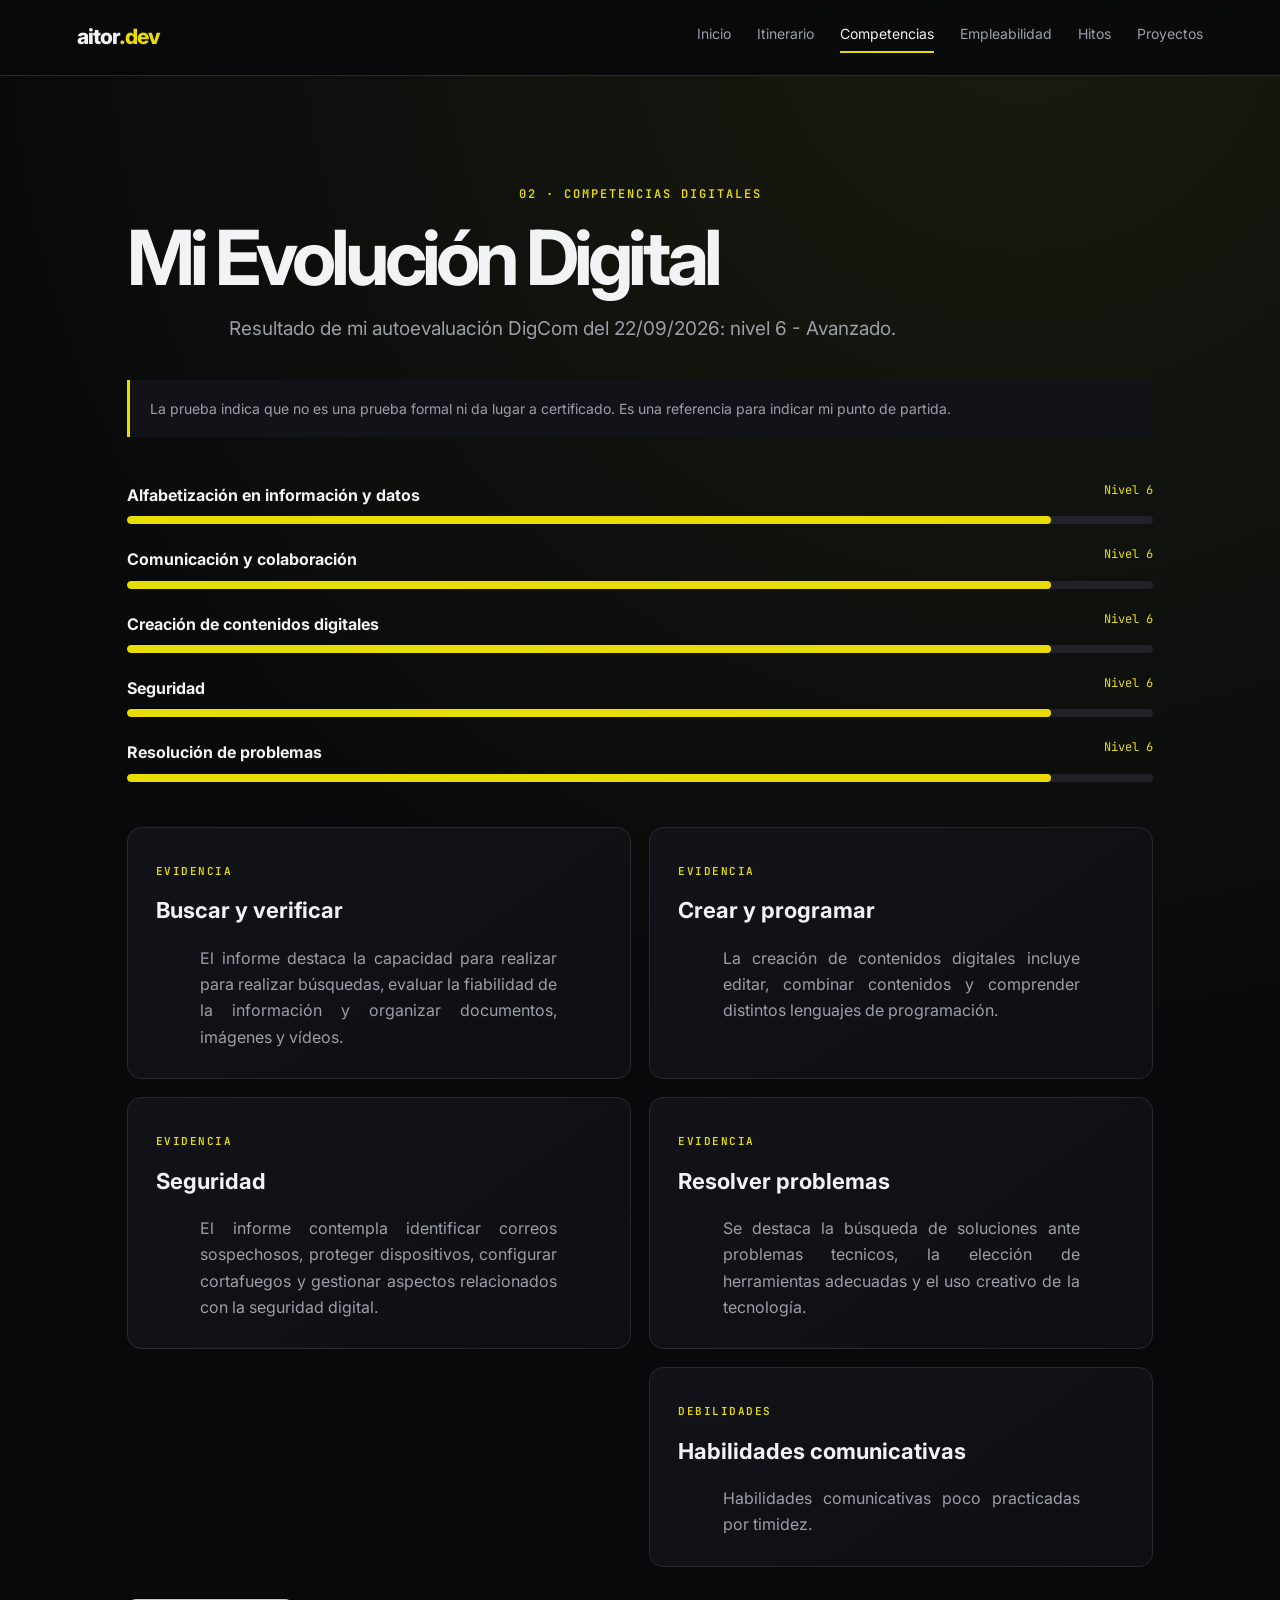
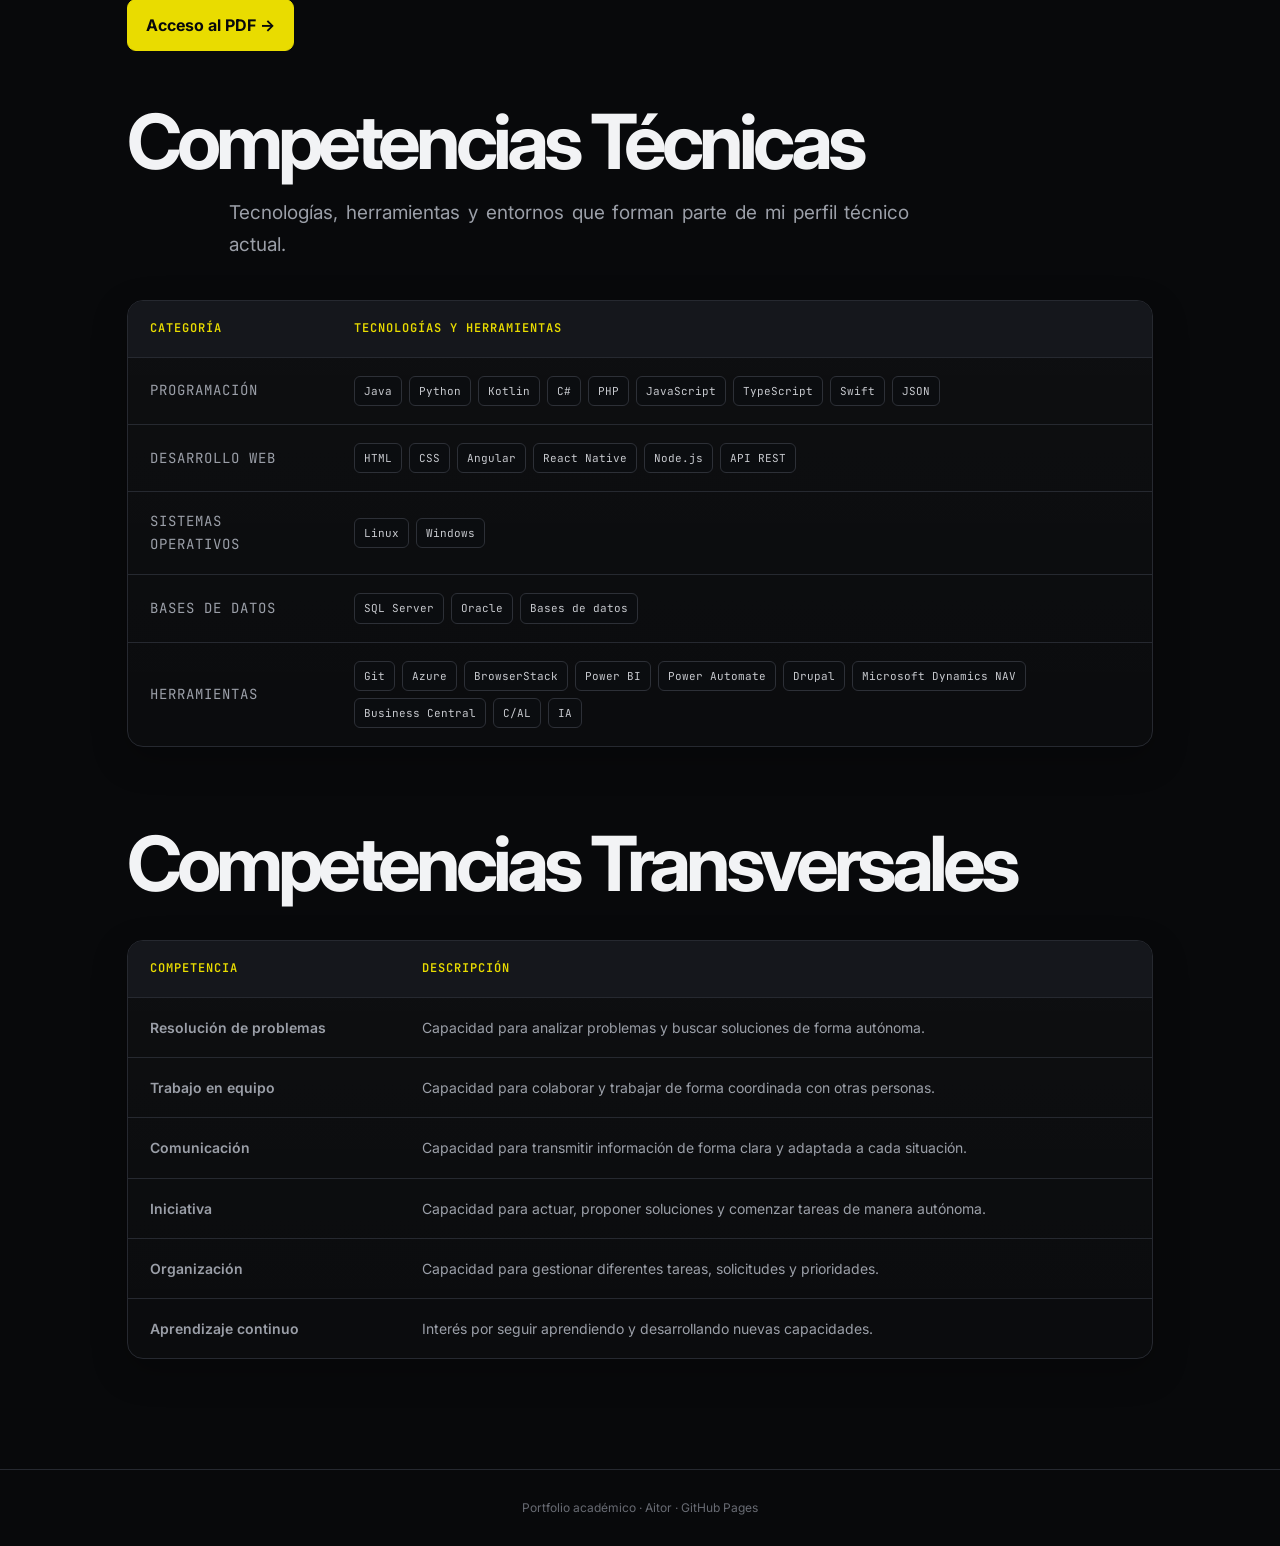
==== commit dd53aa3b: "Act 10" ====
--- a/competencias.html
+++ b/competencias.html
@@ -16,7 +16,7 @@
             <a href="itinerario.html">Itinerario</a>
             <a class="active" href="competencias.html">Competencias</a>
             <a href="error.html">Empleabilidad</a>
-            <a href="error.html">Hitos</a>
+            <a href="hitos.html">Hitos</a>
             <a href="error.html">Proyectos</a>
         </nav>
     </header>
@@ -75,8 +75,15 @@
             <article class="card">
                 <small>EVIDENCIA</small>
                 <h3>Resolver problemas</h3>
-                <p>Se destaca la búsqueda de soluciones ante problemas tecnicos, la elección de herramientas adecuadas y
-                    el uso creativo de la tecnología.</p>
+                <p>Se destaca la búsqueda de soluciones ante problemas tecnicos, la elección de herramientas adecuadas y el uso creativo de la tecnología.</p>
+            </article>
+
+            <br>
+            
+            <article class="card">
+                <small>DEBILIDADES</small>
+                <h3>Habilidades comunicativas</h3>
+                <p>Habilidades comunicativas poco practicadas por timidez.</p>
             </article>
         </div>
         <div class="buttons">
@@ -218,8 +225,10 @@
                             Resolución de problemas
                         </td>
                         <td>
+                            <div class="transversal-list">
                             Capacidad para analizar problemas y buscar
                             soluciones de forma autónoma.
+                            </div>
                         </td>
                     </tr>
 
@@ -228,8 +237,10 @@
                             Trabajo en equipo
                         </td>
                         <td>
+                            <div class="transversal-list">
                             Capacidad para colaborar y trabajar de forma
                             coordinada con otras personas.
+                            </div>
                         </td>
                     </tr>
 
@@ -238,8 +249,10 @@
                             Comunicación
                         </td>
                         <td>
+                            <div class="transversal-list">
                             Capacidad para transmitir información de forma
                             clara y adaptada a cada situación.
+                            </div>
                         </td>
                     </tr>
 
@@ -248,8 +261,10 @@
                             Iniciativa
                         </td>
                         <td>
+                            <div class="transversal-list">
                             Capacidad para actuar, proponer soluciones y
                             comenzar tareas de manera autónoma.
+                            </div>
                         </td>
                     </tr>
 
@@ -258,8 +273,10 @@
                             Organización
                         </td>
                         <td>
+                            <div class="transversal-list">
                             Capacidad para gestionar diferentes tareas,
                             solicitudes y prioridades.
+                            </div>
                         </td>
                     </tr>
 
@@ -268,8 +285,10 @@
                             Aprendizaje continuo
                         </td>
                         <td>
+                            <div class="transversal-list">
                             Interés por seguir aprendiendo y desarrollando
                             nuevas capacidades.
+                            </div>
                         </td>
                     </tr>
 
--- a/assets/style.css
+++ b/assets/style.css
@@ -12,7 +12,7 @@
 }
 
 * {
-    box-sizing: border-box
+    box-sizing: border-box;
 }
 
 html {
@@ -24,16 +24,12 @@
     background: radial-gradient(circle at 80% 0%, #191b10 0, #08090b 34%);
     color: var(--text);
     font-family: Inter, Arial, sans-serif;
-    line-height: 1.65
+    line-height: 1.65;
 }
 
 a {
     color: inherit;
     text-decoration: none
-}
-
-p {
-    text-align: justify;
 }
 
 .topbar {
@@ -112,7 +108,8 @@
 .lead {
     font-size: 19px;
     color: var(--muted);
-    max-width: 680px
+    max-width: 680px;
+    text-align: justify;
 }
 
 .buttons {
@@ -281,7 +278,8 @@
 
 .card p {
     color: var(--muted);
-    margin-bottom: 0
+    margin-bottom: 0;
+    text-align: justify;
 }
 
 .notice {
@@ -303,12 +301,12 @@
     display: flex;
     justify-content: space-between;
     gap: 20px;
-    margin-bottom: 8px
+    margin-bottom: 8px;
 }
 
 .skill span {
     color: var(--accent);
-    font: 12px 'JetBrains Mono'
+    font: 12px 'JetBrains Mono';
 }
 
 .bar {
@@ -469,7 +467,7 @@
     }
 }
 
-.error {
+.error h1,h2,p {
     text-align: center;
     margin-left: 10%;
     margin-right: 10%;
@@ -583,6 +581,11 @@
     box-shadow: 0 0 8px rgba(233, 220, 0, 0.5);
 }
 
+/* Lista de transversales */
+.transversal-list {
+    text-align: justify;
+}
+
 /* Lista de tecnologías */
 
 .tech-list {
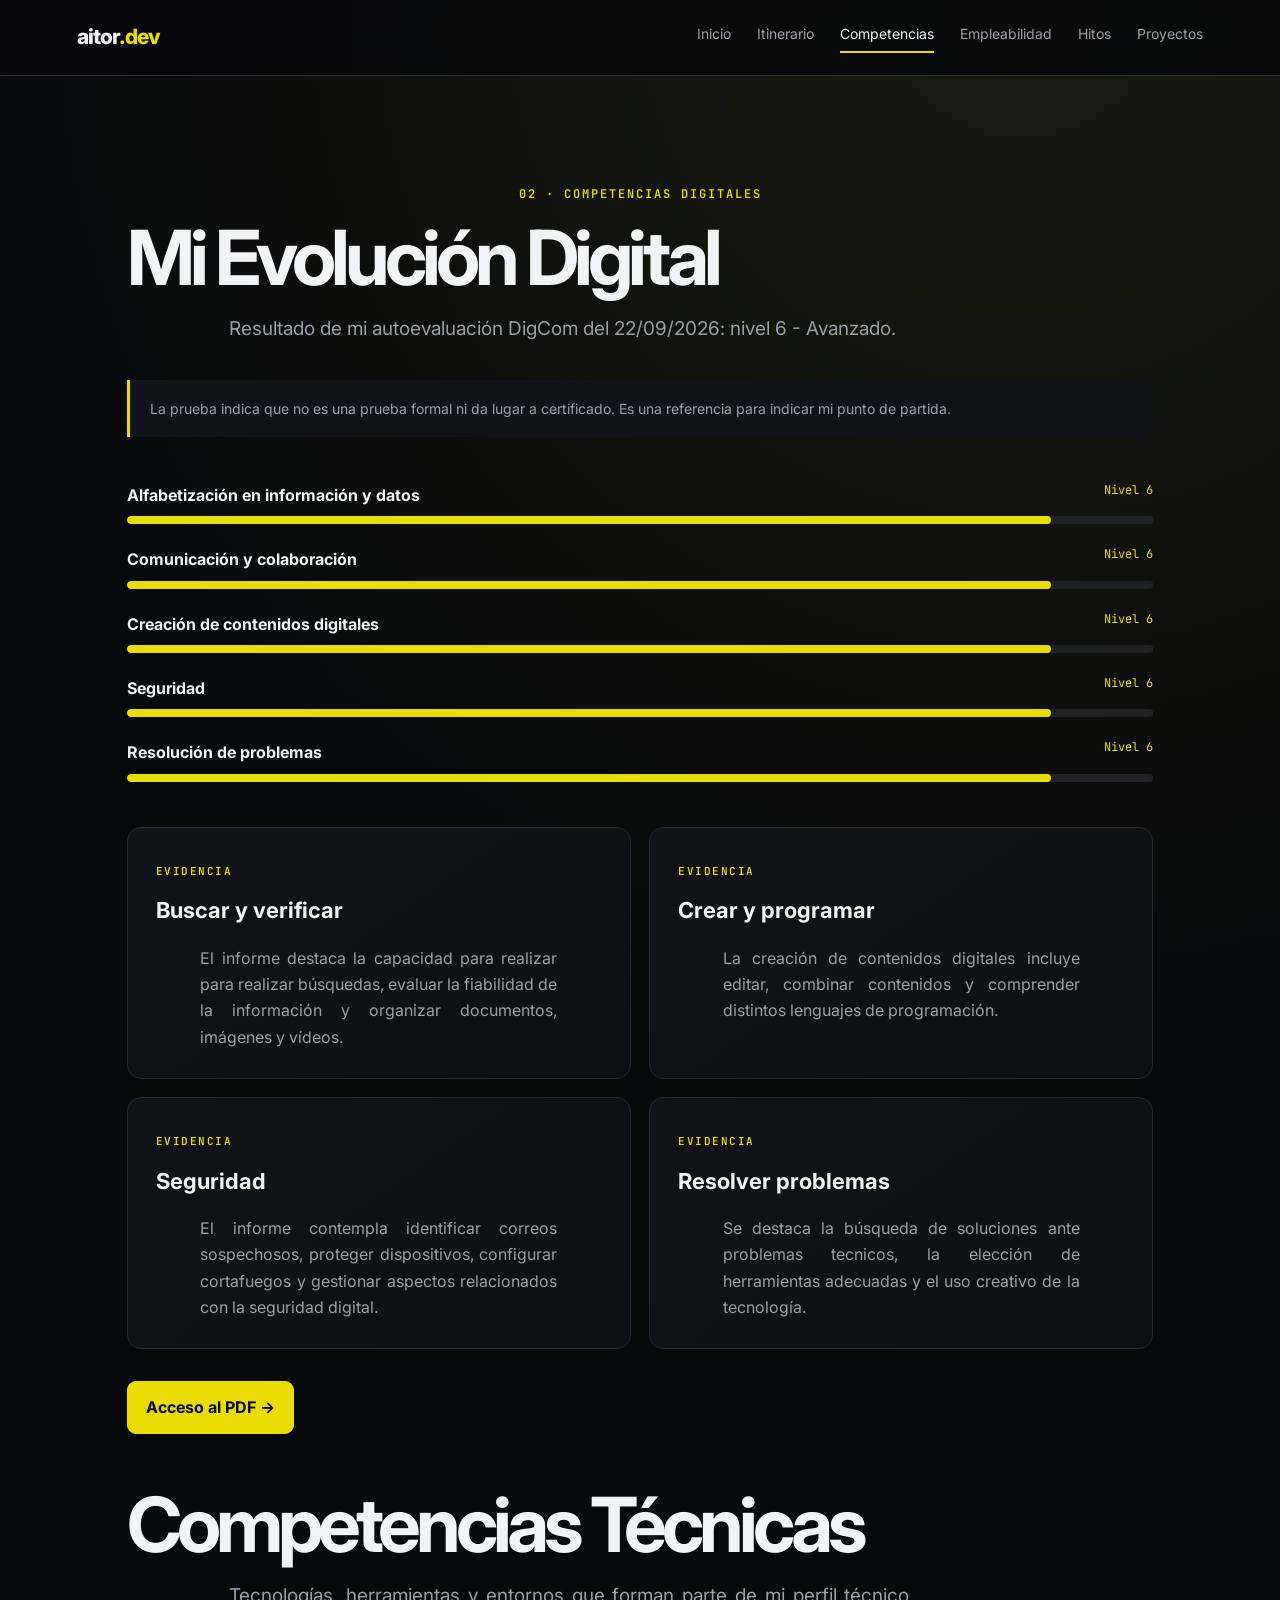
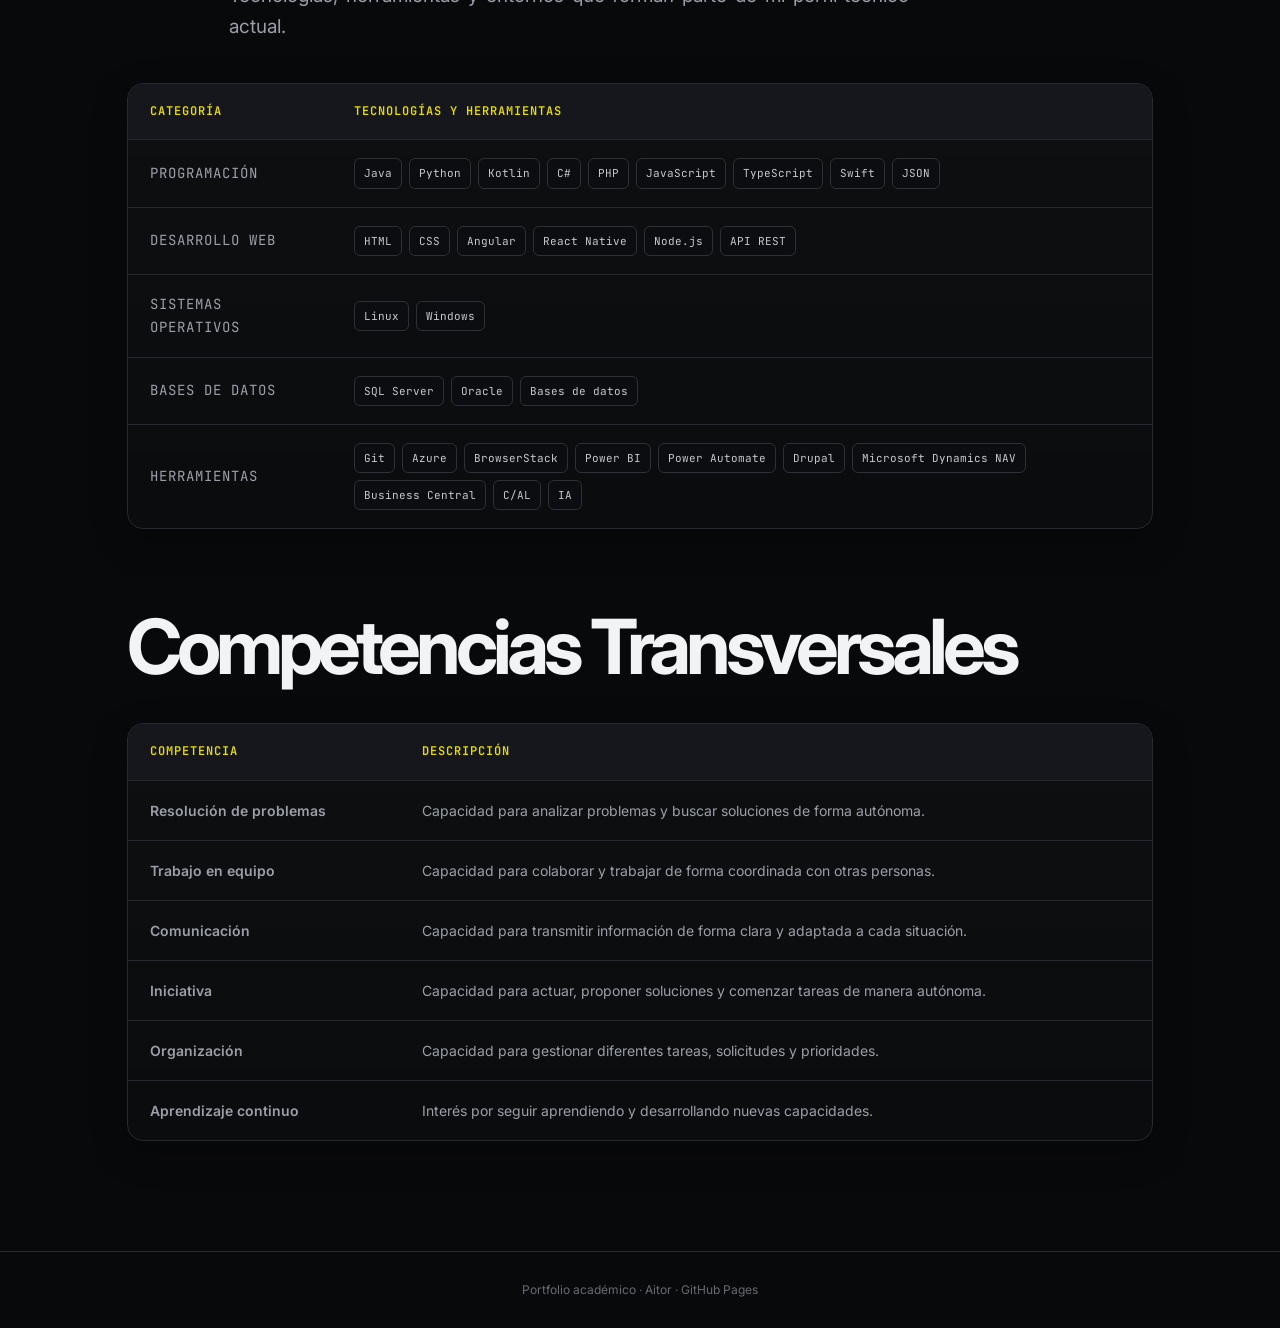
==== commit 14d1c096: "Act 11" ====
--- a/competencias.html
+++ b/competencias.html
@@ -14,8 +14,8 @@
         <nav>
             <a href="index.html">Inicio</a>
             <a href="itinerario.html">Itinerario</a>
-            <a class="active" href="competencias.html">Competencias</a>
-            <a href="error.html">Empleabilidad</a>
+            <a class="active" href="#">Competencias</a>
+            <a href="empleabilidad.html">Empleabilidad</a>
             <a href="hitos.html">Hitos</a>
             <a href="error.html">Proyectos</a>
         </nav>
@@ -77,14 +77,6 @@
                 <h3>Resolver problemas</h3>
                 <p>Se destaca la búsqueda de soluciones ante problemas tecnicos, la elección de herramientas adecuadas y el uso creativo de la tecnología.</p>
             </article>
-
-            <br>
-            
-            <article class="card">
-                <small>DEBILIDADES</small>
-                <h3>Habilidades comunicativas</h3>
-                <p>Habilidades comunicativas poco practicadas por timidez.</p>
-            </article>
         </div>
         <div class="buttons">
             <a class="btn primary" href="./PDFs/Informe de competencias digitales.pdf">Acceso al PDF →</a>
